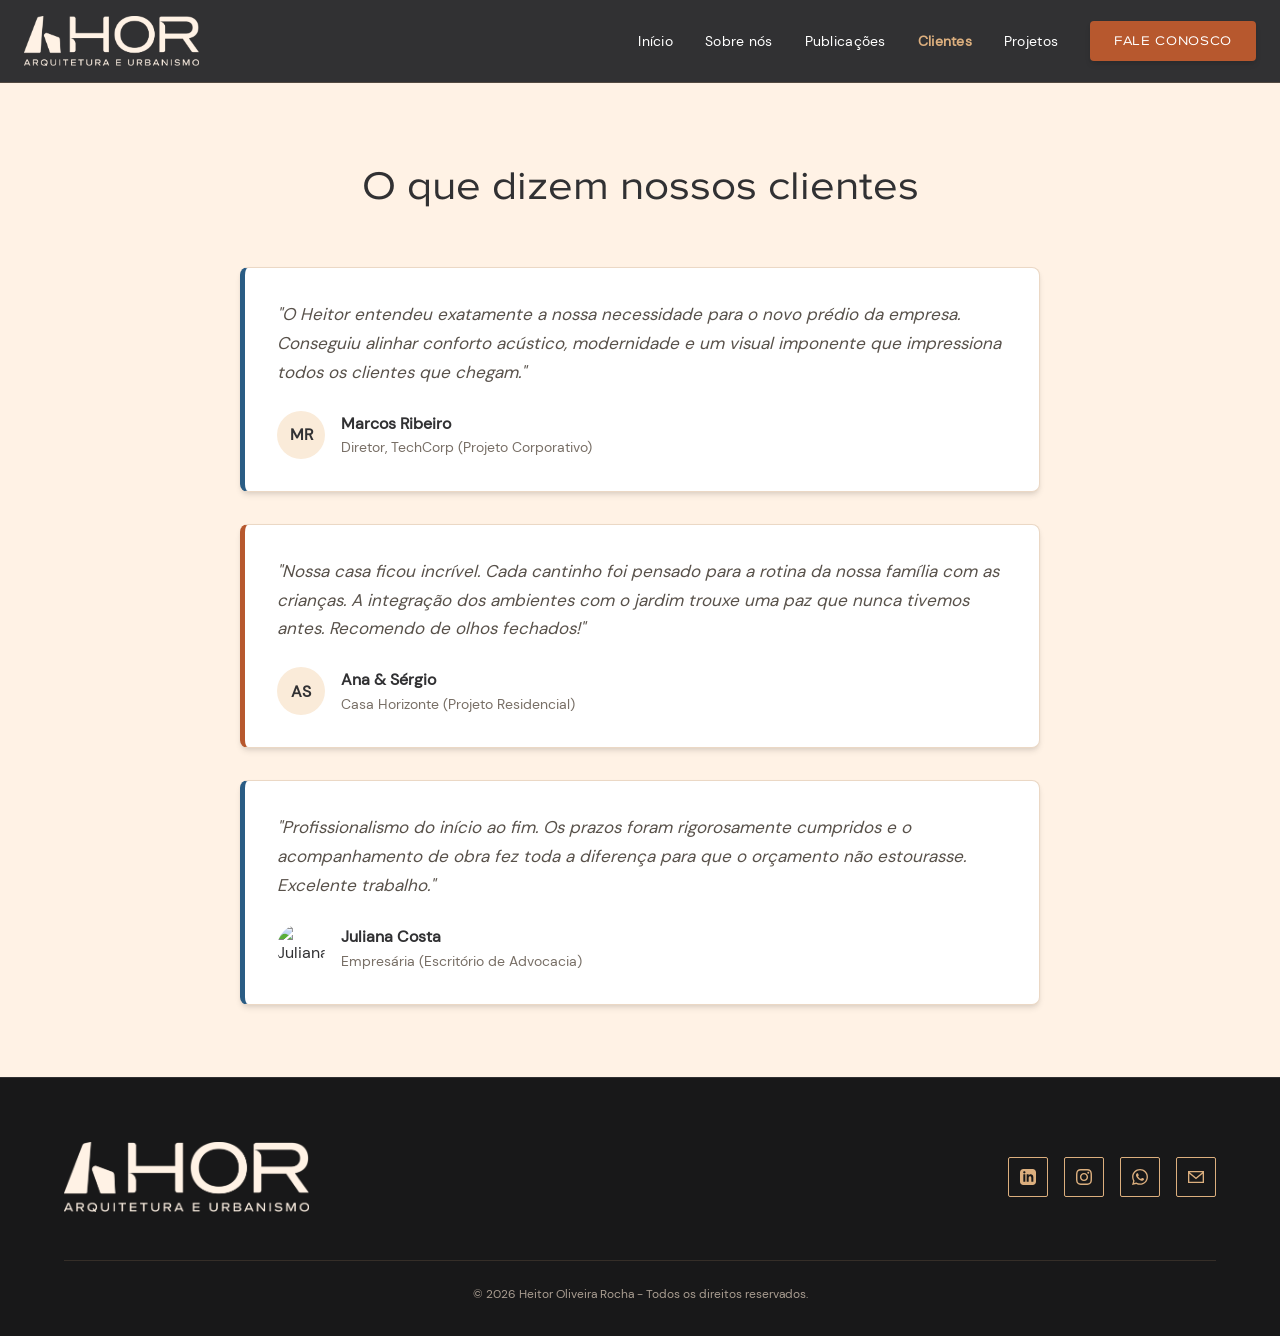
==== clientes.html @ 631aae71 "Add files via upload" ====
<!doctype html>
<html lang="pt-BR">
  <head>
    <meta charset="UTF-8" />
    <meta name="viewport" content="width=device-width, initial-scale=1.0" />
    <title>Clientes - Heitor Rocha Arquitetura</title>
    <link rel="stylesheet" href="style.css" />
    <link
      href="https://fonts.googleapis.com/css2?family=Inter:wght@300;400;500;600&family=Playfair+Display:ital,wght@0,400;0,600;0,700;1,400&display=swap"
      rel="stylesheet"
    />
  </head>
  <body class="bg-light">
    <header class="site-header">
      <div class="site-header-container">
        <a href="index.html" class="site-logo">
          <span class="site-logo-text"
            ><img src="./heitor/Logotipos/Creme - Logo 4.png" alt=""
          /></span>
        </a>
        <nav class="main-nav">
          <a href="index.html" class="nav-link">Início</a>
          <a href="sobre.html" class="nav-link">Sobre nós</a>
          <a href="publicacoes.html" class="nav-link">Publicações</a>
          <a href="clientes.html" class="nav-link active">Clientes</a>
          <a href="projetos.html" class="nav-link">Projetos</a>
          <a href="fale-conosco.html" class="nav-btn">Fale Conosco</a>
        </nav>

        <button
          id="mobile-menu-btn"
          class="mobile-menu-btn"
          aria-label="Abrir menu"
        >
          <svg fill="none" stroke="currentColor" viewBox="0 0 24 24">
            <path
              stroke-linecap="round"
              stroke-linejoin="round"
              stroke-width="2"
              d="M4 6h16M4 12h16M4 18h16"
            ></path>
          </svg>
        </button>
      </div>

      <div id="mobile-menu" class="mobile-menu">
        <div class="mobile-menu-links">
          <a href="index.html" class="mobile-link">Início</a>
          <a href="sobre.html" class="mobile-link">Sobre nós</a>
          <a href="publicacoes.html" class="mobile-link">Publicações</a>
          <a href="clientes.html" class="mobile-link active">Clientes</a>
          <a href="projetos.html" class="mobile-link">Projetos</a>
          <a href="fale-conosco.html" class="mobile-link mobile-link-btn"
            >Fale Conosco</a
          >
        </div>
      </div>
    </header>

    <main class="site-main">
      <section class="page-section">
        <div class="container">
          <h1 class="page-title-center">O que dizem nossos clientes</h1>

          <div class="testimonials-list">
            <div class="testimonial-card border-blue">
              <p class="testimonial-text">
                "O Heitor entendeu exatamente a nossa necessidade para o novo
                prédio da empresa. Conseguiu alinhar conforto acústico,
                modernidade e um visual imponente que impressiona todos os
                clientes que chegam."
              </p>
              <div class="testimonial-author-row">
                <div class="author-avatar-initials">MR</div>
                <div>
                  <p class="author-name">Marcos Ribeiro</p>
                  <p class="author-project">
                    Diretor, TechCorp (Projeto Corporativo)
                  </p>
                </div>
              </div>
            </div>

            <div class="testimonial-card border-accent">
              <p class="testimonial-text">
                "Nossa casa ficou incrível. Cada cantinho foi pensado para a
                rotina da nossa família com as crianças. A integração dos
                ambientes com o jardim trouxe uma paz que nunca tivemos antes.
                Recomendo de olhos fechados!"
              </p>
              <div class="testimonial-author-row">
                <div class="author-avatar-initials">AS</div>
                <div>
                  <p class="author-name">Ana & Sérgio</p>
                  <p class="author-project">
                    Casa Horizonte (Projeto Residencial)
                  </p>
                </div>
              </div>
            </div>

            <div class="testimonial-card border-blue">
              <p class="testimonial-text">
                "Profissionalismo do início ao fim. Os prazos foram
                rigorosamente cumpridos e o acompanhamento de obra fez toda a
                diferença para que o orçamento não estourasse. Excelente
                trabalho."
              </p>
              <div class="testimonial-author-row">
                <img
                  src="https://images.unsplash.com/photo-1573496359142-b8d87734a5a2?ixlib=rb-4.0.3&auto=format&fit=crop&w=200&q=80"
                  alt="Juliana Costa"
                  class="author-avatar-photo"
                />
                <div>
                  <p class="author-name">Juliana Costa</p>
                  <p class="author-project">
                    Empresária (Escritório de Advocacia)
                  </p>
                </div>
              </div>
            </div>
          </div>
        </div>
      </section>
    </main>

    <footer class="site-footer">
      <div class="footer-container">
        <div class="footer-row">
          <div class="footer-brand">
            <img src="./heitor/Logotipos/Creme - Logo 4.png" alt="" />
          </div>

          <div class="footer-social-list">
            <a href="#" aria-label="LinkedIn" class="social-link">
              <svg viewBox="0 0 24 24">
                <path
                  d="M19 0h-14c-2.761 0-5 2.239-5 5v14c0 2.761 2.239 5 5 5h14c2.762 0 5-2.239 5-5v-14c0-2.761-2.238-5-5-5zm-11 19h-3v-11h3v11zm-1.5-12.268c-.966 0-1.75-.79-1.75-1.764s.784-1.764 1.75-1.764 1.75.79 1.75 1.764-.783 1.764-1.75 1.764zm13.5 12.268h-3v-5.604c0-3.368-4-3.113-4 0v5.604h-3v-11h3v1.765c1.396-2.586 7-2.777 7 2.476v6.759z"
                />
              </svg>
            </a>
            <a href="#" aria-label="Instagram" class="social-link">
              <svg viewBox="0 0 24 24">
                <path
                  d="M12 2.163c3.204 0 3.584.012 4.85.07 3.252.148 4.771 1.691 4.919 4.919.058 1.265.069 1.645.069 4.849 0 3.205-.012 3.584-.069 4.849-.149 3.225-1.664 4.771-4.919 4.919-1.266.058-1.644.07-4.85.07-3.204 0-3.584-.012-4.849-.07-3.26-.149-4.771-1.699-4.919-4.92-.058-1.265-.07-1.644-.07-4.849 0-3.204.013-3.583.07-4.849.149-3.227 1.664-4.771 4.919-4.919 1.266-.057 1.645-.069 4.849-.069zm0-2.163c-3.259 0-3.667.014-4.947.072-4.358.2-6.78 2.618-6.98 6.98-.059 1.281-.073 1.689-.073 4.948 0 3.259.014 3.668.072 4.948.2 4.358 2.618 6.78 6.98 6.98 1.281.058 1.689.072 4.948.072 3.259 0 3.668-.014 4.948-.072 4.354-.2 6.782-2.618 6.979-6.98.059-1.28.073-1.689.073-4.948 0-3.259-.014-3.667-.072-4.947-.196-4.354-2.617-6.78-6.979-6.98-1.281-.059-1.69-.073-4.949-.073zm0 5.838c-3.403 0-6.162 2.759-6.162 6.162s2.759 6.163 6.162 6.163 6.162-2.759 6.162-6.163c0-3.403-2.759-6.162-6.162-6.162zm0 10.162c-2.209 0-4-1.79-4-4 0-2.209 1.791-4 4-4s4 1.791 4 4c0 2.21-1.791 4-4 4zm6.406-11.845c-.796 0-1.441.645-1.441 1.44s.645 1.44 1.441 1.44c.795 0 1.439-.645 1.439-1.44s-.644-1.44-1.439-1.44z"
                />
              </svg>
            </a>
            <a href="#" aria-label="WhatsApp" class="social-link">
              <svg viewBox="0 0 24 24">
                <path
                  d="M.057 24l1.687-6.163c-1.041-1.804-1.588-3.849-1.587-5.946.003-6.556 5.338-11.891 11.893-11.891 3.181.001 6.167 1.24 8.413 3.488 2.245 2.248 3.481 5.236 3.48 8.414-.003 6.557-5.338 11.892-11.893 11.892-1.99-.001-3.951-.5-5.688-1.448l-6.305 1.654zm6.597-3.807c1.676.995 3.276 1.591 5.392 1.592 5.448 0 9.886-4.434 9.889-9.885.002-5.462-4.415-9.89-9.881-9.892-5.452 0-9.887 4.434-9.889 9.884-.001 2.225.651 3.891 1.746 5.634l-.999 3.648 3.742-.981zm11.387-5.464c-.074-.124-.272-.198-.57-.347-.297-.149-1.758-.868-2.031-.967-.272-.099-.47-.149-.669.149-.198.297-.768.967-.941 1.165-.173.198-.347.223-.644.074-.297-.149-1.255-.462-2.39-1.475-.88-.788-1.48-1.761-1.653-2.059-.173-.297-.018-.458.13-.606.134-.133.297-.347.446-.521.151-.172.2-.296.3-.495.099-.198.05-.372-.025-.521-.075-.148-.669-1.611-.916-2.206-.242-.579-.487-.501-.669-.51l-.57-.01c-.198 0-.52.074-.792.372s-1.04 1.016-1.04 2.479 1.065 2.876 1.213 3.074c.149.198 2.095 3.2 5.076 4.487.709.306 1.263.489 1.694.626.712.226 1.36.194 1.872.118.571-.085 1.758-.719 2.006-1.413.248-.695.248-1.29.173-1.414z"
                />
              </svg>
            </a>
            <a href="#" aria-label="Email" class="social-link">
              <svg viewBox="0 0 24 24">
                <path
                  d="M0 3v18h24v-18h-24zm21.518 2l-9.518 7.713-9.518-7.713h19.036zm-19.518 14v-11.817l10 8.104 10-8.104v11.817h-20z"
                />
              </svg>
            </a>
          </div>
        </div>

        <div class="footer-copyright">
          © 2026 Heitor Oliveira Rocha - Todos os direitos reservados.
        </div>
      </div>
    </footer>

    <script src="script.js"></script>
  </body>
</html>
---- style.css ----
@font-face {
  font-family: "Proxima Nova Wide";
  src: url("./Fontes/Wide/Proxima\ Nova\ Wide\ Regular.otf") format("opentype");
  font-weight: 700;
  font-style: normal;
}

@font-face {
  font-family: "DM Sans";
  src: url("./Fontes/DMSans/DMSans-Regular.ttf") format("truetype");
  font-weight: 400;
  font-style: normal;
}

:root {
  --color-olive: #83844f;
  --color-olive-dark: #565734;
  --color-olive-deep: #363821;

  --color-terracotta: #b7582e;
  --color-terracotta-dark: #803d1e;
  --color-terracotta-deep: #4c2210;

  --color-petroleum: #2a5c84;
  --color-petroleum-dark: #1b3d58;
  --color-petroleum-deep: #102434;

  --color-sand: #dcaf7e;
  --color-sand-dark: #8f6e4d;
  --color-sand-light: #faebd9;

  --color-cream: #fff2e5;
  --color-cream-border: #ebd8c5;

  --color-charcoal: #313133;
  --color-charcoal-dark: #181819;
  --color-charcoal-light: #444447;

  --color-brand-accent: var(--color-terracotta);
  --color-brand-accent-hover: var(--color-terracotta-dark);
  --color-brand-secondary: var(--color-olive);
  --color-brand-secondary-hover: var(--color-olive-dark);

  --color-copper: var(--color-sand);
  --color-black: var(--color-charcoal);
  --color-white: #ffffff;

  --color-gray-50: var(--color-cream);
  --color-gray-100: #f6ece1;
  --color-gray-200: #e9decf;
  --color-gray-300: #d8cbbe;
  --color-gray-400: #a99d91;
  --color-gray-500: #786f66;
  --color-gray-600: #58514a;
  --color-gray-700: #423d38;
  --color-gray-800: #2b2825;
  --color-gray-900: var(--color-charcoal);

  --font-heading-btn: "Proxima Nova Wide";
  --font-base: "DM Sans";

  --shadow-sm: 0 1px 2px 0 rgba(0, 0, 0, 0.05);
  --shadow-md:
    0 4px 6px -1px rgba(0, 0, 0, 0.1), 0 2px 4px -1px rgba(0, 0, 0, 0.06);
  --shadow-lg:
    0 10px 15px -3px rgba(0, 0, 0, 0.1), 0 4px 6px -2px rgba(0, 0, 0, 0.05);
  --shadow-xl:
    0 20px 25px -5px rgba(0, 0, 0, 0.1), 0 10px 10px -5px rgba(0, 0, 0, 0.04);
  --shadow-2xl: 0 25px 50px -12px rgba(0, 0, 0, 0.25);

  --radius-sm: 2px;
  --radius-md: 4px;
  --radius-lg: 8px;
  --radius-full: 9999px;
}

*,
*::before,
*::after {
  box-sizing: border-box;
  margin: 0;
  padding: 0;
}

html {
  scroll-behavior: smooth;
}

body {
  font-family: var(--font-base);
  background-color: var(--color-cream);
  color: var(--color-gray-900);
  line-height: 1.6;
  -webkit-font-smoothing: antialiased;
  min-height: 100vh;
  display: flex;
  flex-direction: column;
}

body.bg-light {
  background-color: var(--color-gray-50);
}

img {
  max-width: 100%;
  height: auto;
  display: block;
}

a {
  text-decoration: none;
  color: inherit;
}

button {
  font-family: var(--font-heading-btn);
  cursor: pointer;
  border: none;
  background: none;
}

h1,
.hero-title,
.vision-title,
.featured-projects-heading,
.owner-badge-title,
.page-hero-title,
.article-title,
.contact-card-title,
.page-title-center {
  font-family: var(--font-heading-btn);
}

.nav-btn,
.hero-cta-btn,
.btn-black,
.cta-outline-btn,
.form-submit-btn,
.btn-whatsapp {
  font-family: var(--font-heading-btn);
}

.site-main {
  flex-grow: 1;
}

.site-main.centered-layout {
  display: flex;
  align-items: center;
}

.container {
  width: 100%;
  max-width: 1200px;
  margin-left: auto;
  margin-right: auto;
  padding-left: 1.5rem;
  padding-right: 1.5rem;
}

.container-narrow {
  width: 100%;
  max-width: 850px;
  margin-left: auto;
  margin-right: auto;
  padding-left: 1.5rem;
  padding-right: 1.5rem;
}

.container-form {
  width: 100%;
  max-width: 720px;
  margin-left: auto;
  margin-right: auto;
  padding-left: 1.5rem;
  padding-right: 1.5rem;
}

.site-header {
  background-color: var(--color-black);
  color: var(--color-white);
  position: sticky;
  top: 0;
  z-index: 50;
  border-bottom: 1px solid rgba(220, 175, 126, 0.2);
}

.site-header-container {
  width: 100%;
  max-width: 1750px;
  margin: 0 auto;
  padding: 1rem 1.5rem;
  display: flex;
  justify-content: space-between;
  align-items: center;
}

.site-logo {
  display: flex;
  align-items: center;
  text-decoration: none;
}

.site-logo-text img {
  letter-spacing: 0.15em;
  height: 50px;
}

.main-nav {
  display: flex;
  align-items: center;
  gap: 2rem;
  font-size: 0.875rem;
  font-weight: 500;
}

.nav-link {
  color: var(--color-white);
  transition: color 0.2s ease;
  text-decoration: none;
  letter-spacing: 0.02em;
}

.nav-link:hover {
  color: var(--color-sand);
}

.nav-link.active {
  color: var(--color-sand);
  font-weight: 600;
}

.nav-btn {
  background-color: var(--color-brand-accent);
  color: var(--color-white);
  padding: 0.6rem 1.5rem;
  border-radius: var(--radius-md);
  font-weight: 700;
  text-transform: uppercase;
  letter-spacing: 0.05em;
  font-size: 0.8125rem;
  transition:
    background-color 0.2s ease,
    box-shadow 0.2s ease,
    transform 0.2s ease;
  box-shadow: var(--shadow-md);
  text-decoration: none;
  display: inline-block;
}

.nav-btn:hover {
  background-color: var(--color-brand-accent-hover);
  transform: translateY(-1px);
}

.nav-btn.current-page {
  pointer-events: none;
  opacity: 0.85;
}

.mobile-menu-btn {
  display: none;
  color: var(--color-white);
  background: transparent;
  padding: 0.5rem;
  border: none;
  cursor: pointer;
}

.mobile-menu-btn svg {
  width: 1.5rem;
  height: 1.5rem;
  stroke: var(--color-white);
}

.mobile-menu {
  display: none;
  background-color: var(--color-charcoal-dark);
  padding: 0 1.5rem 1.25rem 1.5rem;
  border-top: 1px solid rgba(220, 175, 126, 0.2);
}

.mobile-menu.active {
  display: block;
}

.mobile-menu-links {
  display: flex;
  flex-direction: column;
  gap: 0.25rem;
  margin-top: 0.5rem;
}

.mobile-link {
  display: block;
  padding: 0.75rem 0;
  color: var(--color-white);
  border-bottom: 1px solid rgba(255, 255, 255, 0.08);
  text-decoration: none;
  font-size: 0.9375rem;
  transition: color 0.2s ease;
}

.mobile-link:hover,
.mobile-link.active {
  color: var(--color-sand);
}

.mobile-link.mobile-link-btn {
  color: var(--color-sand);
  font-weight: 700;
  border-bottom: none;
  padding-top: 1rem;
}

@media (max-width: 768px) {
  .main-nav {
    display: none;
  }
  .mobile-menu-btn {
    display: block;
  }
}

@media (min-width: 769px) {
  .main-nav {
    display: flex !important;
  }
  .mobile-menu-btn {
    display: none !important;
  }
  .mobile-menu {
    display: none !important;
  }
}

.site-footer {
  background-color: var(--color-charcoal-dark);
  color: var(--color-white);
  padding-top: 4rem;
  padding-bottom: 2rem;
  border-top: 1px solid var(--color-charcoal);
  margin-top: auto;
}

.footer-container {
  width: 100%;
  max-width: 1200px;
  margin: 0 auto;
  padding: 0 1.5rem;
}

.footer-row {
  display: flex;
  flex-direction: column;
  justify-content: space-between;
  align-items: center;
  gap: 2rem;
  margin-bottom: 3rem;
}

.footer-brand {
  display: flex;
  flex-direction: column;
  align-items: center;
}
.footer-brand img {
  height: 70px;
}

.footer-brand-logo {
  font-family: var(--font-heading-btn);
  font-size: 1.875rem;
  font-weight: 700;
  letter-spacing: 0.15em;
  line-height: 1;
  margin-bottom: 0.25rem;
}

.footer-brand-subtitle {
  font-size: 0.65rem;
  text-transform: uppercase;
  letter-spacing: 0.15em;
  color: var(--color-sand);
}

.footer-address {
  text-align: center;
  font-size: 0.875rem;
  color: var(--color-gray-400);
  font-weight: 300;
}

.footer-social-list {
  display: flex;
  gap: 1rem;
}

.social-link {
  width: 2.5rem;
  height: 2.5rem;
  display: flex;
  align-items: center;
  justify-content: center;
  border: 1px solid var(--color-sand);
  color: var(--color-sand);
  border-radius: var(--radius-sm);
  transition: all 0.2s ease;
  text-decoration: none;
}

.social-link svg {
  width: 1rem;
  height: 1rem;
  fill: currentColor;
}

.social-link:hover {
  background-color: var(--color-terracotta);
  border-color: var(--color-terracotta);
  color: var(--color-white);
}

.footer-copyright {
  text-align: center;
  font-size: 0.75rem;
  color: var(--color-gray-400);
  font-weight: 300;
  border-top: 1px solid rgba(220, 175, 126, 0.15);
  padding-top: 1.5rem;
}

@media (min-width: 768px) {
  .footer-row {
    flex-direction: row;
  }
  .footer-brand {
    align-items: flex-start;
  }
}

.hero-section {
  position: relative;
  height: 100vh;
  min-height: 520px;
  display: flex;
  align-items: center;
  justify-content: center;
  overflow: hidden;
  background-color: var(--color-black);
}

.hero-slide {
  filter: blur(1.5px);
  position: absolute;
  inset: 0;
  width: 100%;
  height: 100%;
  object-fit: cover;
  opacity: 0;
  transition: opacity 1s ease-in-out;
  pointer-events: none;
}

.hero-slide.active {
  opacity: 0.6;
}

.hero-content {
  position: relative;
  z-index: 10;
  text-align: center;
  padding: 1rem;
  max-width: 900px;
}

.hero-title {
  font-size: 2.5rem;
  font-weight: 700;
  color: var(--color-white);
  margin-bottom: 1.5rem;
  text-shadow: 0 4px 8px rgba(0, 0, 0, 0.5);
  line-height: 1.2;
}

.hero-subtitle {
  font-size: 1.125rem;
  color: var(--color-gray-200);
  margin-bottom: 2rem;
  text-shadow: 0 2px 4px rgba(0, 0, 0, 0.4);
}

.hero-cta-btn {
  display: inline-block;
  background-color: var(--color-brand-accent);
  color: var(--color-white);
  padding: 0.85rem 2.25rem;
  border-radius: var(--radius-md);
  font-size: 1.125rem;
  font-weight: 500;
  transition:
    background-color 0.2s ease,
    transform 0.2s ease;
  box-shadow: var(--shadow-lg);
  text-decoration: none;
}

.hero-cta-btn:hover {
  background-color: var(--color-brand-accent-hover);
  transform: translateY(-2px);
}

@media (min-width: 768px) {
  .hero-title {
    font-size: 3.75rem;
  }
  .hero-subtitle {
    font-size: 1.25rem;
  }
}

.vision-section {
  padding: 4.5rem 1.5rem;
  text-align: center;
  max-width: 800px;
  margin: 0 auto;
}

.vision-title {
  font-size: 2rem;
  color: var(--color-black);
  margin-bottom: 1.5rem;
}

.vision-text {
  color: var(--color-gray-600);
  font-size: 1.125rem;
  line-height: 1.8;
}

.featured-projects-section {
  padding: 4.5rem 0;
  background-color: var(--color-black);
  background-image: url(./heitor/Patterns/Prancheta\ 4.png);
  backdrop-filter: blur(8px);
  background-size: 90%;
  background-position: center;
}

.featured-projects-heading {
  font-size: 3rem;
  color: var(--color-black);
  text-align: center;
  margin-bottom: 3rem;
}

.featured-projects-grid {
  display: grid;
  grid-template-columns: 1fr;
  gap: 2rem;
}

@media (min-width: 768px) {
  .featured-projects-grid {
    grid-template-columns: repeat(2, 1fr);
  }
}

@media (min-width: 1024px) {
  .featured-projects-grid {
    grid-template-columns: repeat(3, 1fr);
  }
}

.project-card {
  position: relative;
  height: 420px;
  overflow: hidden;
  border-radius: var(--radius-lg);
  background-color: var(--color-black);
  box-shadow: var(--shadow-md);
  border: 1px solid var(--color-cream-border);
  transition:
    transform 0.3s ease,
    box-shadow 0.3s ease;
}

.project-card:hover {
  transform: translateY(-4px);
  box-shadow: var(--shadow-xl);
}

.project-card-thumb {
  position: absolute;
  inset: 0;
  width: 100%;
  height: 100%;
  overflow: hidden;
}

.project-card-img {
  width: 100%;
  height: 100%;
  object-fit: cover;
  position: absolute;
  inset: 0;
  filter: grayscale(100%);
  transition:
    filter 0.4s ease-in-out,
    transform 0.6s ease-in-out;
}

.project-card::after {
  content: "";
  position: absolute;
  inset: 0;
  z-index: 1;
  pointer-events: none;
  background: linear-gradient(
    to top,
    rgba(0, 0, 0, 0.7) 0%,
    rgba(0, 0, 0, 0.25) 45%,
    rgba(0, 0, 0, 0) 75%
  );
}

.project-card:hover .project-card-img {
  filter: grayscale(0%);
  transform: scale(1.05);
}

.project-card-info {
  position: absolute;
  z-index: 2;
  left: 0;
  right: 0;
  bottom: 0;
  padding: 1.4rem 1.5rem;

  background: rgba(25, 25, 25, 0.42);
  backdrop-filter: blur(12px);
  -webkit-backdrop-filter: blur(12px);

  border-top: 1px solid rgba(255, 255, 255, 0.2);
  text-align: center;
  color: var(--color-white);
}

.project-card-name {
  font-size: 1.35rem;
  font-weight: 700;
  margin-bottom: 0.4rem;
  color: var(--color-white);
}

.project-card-type {
  color: rgba(255, 255, 255, 0.78);
  margin-bottom: 0.9rem;
  font-size: 0.8rem;
  text-transform: uppercase;
  letter-spacing: 0.08em;
}

.project-card-btn {
  color: var(--color-white);
  font-weight: 600;
  text-decoration: none;
  font-size: 0.9375rem;
  border-bottom: 1px solid rgba(255, 255, 255, 0.7);
  padding-bottom: 3px;
  transition:
    color 0.2s ease,
    border-color 0.2s ease;
}

.project-card-btn:hover {
  color: var(--color-brand-accent);
  border-color: var(--color-brand-accent);
}

.featured-projects-action {
  text-align: center;
  margin-top: 3rem;
}

.btn-black {
  display: inline-block;
  background-color: var(--color-black);
  color: var(--color-white);
  font-weight: 700;
  padding: 1rem 2.5rem;
  border-radius: var(--radius-md);
  font-size: 1.125rem;
  transition:
    background-color 0.2s ease,
    transform 0.2s ease,
    border-color 0.2s ease;
  text-decoration: none;
  border: 1px solid var(--color-black);
}

.btn-black:hover {
  background-color: var(--color-brand-accent);
  border-color: var(--color-brand-accent);
  transform: translateY(-2px);
}

.owner-section {
  position: relative;
  background-color: var(--color-white);
  padding: 5rem 0;
  background-color: var(--color-cream);
}

.owner-bg-stripe {
  position: absolute;
  inset: 0;
  top: 15%;
  bottom: 15%;
  background-color: var(--color-black);
  background-image: url(./heitor/Patterns/Prancheta\ 4.png);
  background-size: 80%;
  z-index: 0;
}

@media (min-width: 768px) {
  .owner-bg-stripe {
    top: 25%;
    bottom: 20%;
  }
}

.owner-wrapper {
  position: relative;
  z-index: 10;
  max-width: 1150px;
  margin: 0 auto;
  padding: 0 1.5rem;
}

.owner-badge {
  margin-bottom: 2.5rem;
  text-align: center;
  background-color: var(--color-white);
  display: inline-block;
  padding: 1rem 2rem;
  box-shadow: var(--shadow-sm);
  border: 1px solid var(--color-cream-border);
  border-left: 5px solid var(--color-brand-accent);
  border-radius: var(--radius-sm);
}

@media (min-width: 768px) {
  .owner-badge {
    text-align: left;
    margin-bottom: 3rem;
  }
}

.owner-badge-lead {
  font-family: var(--font-heading-btn);
  font-size: 1.75rem;
  color: var(--color-black);
  line-height: 1.2;
}

.owner-badge-title {
  font-size: 2.25rem;
  font-weight: 700;
  color: var(--color-black);
  line-height: 1.2;
}

@media (min-width: 768px) {
  .owner-badge-lead {
    font-size: 2.25rem;
  }
  .owner-badge-title {
    font-size: 3rem;
  }
}

.owner-columns {
  display: flex;
  flex-direction: column;
  align-items: center;
  justify-content: center;
  gap: 2rem;
}

@media (min-width: 768px) {
  .owner-columns {
    flex-direction: row;
    gap: 3rem;
  }
}

.owner-media-col {
  width: 100%;
  display: flex;
  justify-content: center;
}

@media (min-width: 768px) {
  .owner-media-col {
    width: 50%;
    justify-content: flex-end;
  }
}

.owner-portrait {
  width: 85%;
  max-width: 380px;
  aspect-ratio: 3 / 4;
  object-fit: cover;
  box-shadow: var(--shadow-2xl);
}

@media (min-width: 768px) {
  .owner-portrait {
    width: 90%;
    max-width: 440px;
  }
}

.owner-text-col {
  width: 100%;
  display: flex;
  justify-content: center;
}

@media (min-width: 768px) {
  .owner-text-col {
    width: 50%;
    justify-content: flex-start;
  }
}

.owner-card {
  background-color: var(--color-white);
  padding: 2rem;
  box-shadow: var(--shadow-xl);
  border: 1px solid var(--color-cream-border);
  width: 90%;
  max-width: 480px;
}

@media (min-width: 1024px) {
  .owner-card {
    padding: 3rem;
  }
}

.owner-bio-paragraph {
  margin-bottom: 1.5rem;
  color: var(--color-gray-700);
  font-size: 1rem;
  line-height: 1.7;
}

@media (min-width: 1024px) {
  .owner-bio-paragraph {
    font-size: 1.125rem;
  }
}

.owner-bio-callout {
  font-weight: 700;
  color: var(--color-brand-accent);
  font-style: italic;
  font-size: 1.25rem;
  padding-top: 0.5rem;
}

.cta-minimal-section {
  padding: 6rem 1.5rem;
  background-color: var(--color-black);
  background-image: url(./heitor/Patterns/Prancheta\ 4.png);
  backdrop-filter: blur(8px);
  background-size: 90%;
  background-position: center;
  text-align: center;
}

.cta-minimal-box {
  max-width: 600px;
  margin: 0 auto;
}

.cta-minimal-title {
  font-family: var(--font-heading-btn);
  font-size: 2rem;
  color: var(--color-black);
  margin-bottom: 1rem;
}

@media (min-width: 768px) {
  .cta-minimal-title {
    font-size: 2.5rem;
  }
}

.cta-minimal-text {
  color: var(--color-gray-600);
  font-size: 1.125rem;
  margin-bottom: 2rem;
}

.cta-outline-btn {
  display: inline-block;
  border: 2px solid var(--color-black);
  color: var(--color-black);
  padding: 0.85rem 2.5rem;
  font-weight: 600;
  text-transform: uppercase;
  letter-spacing: 0.1em;
  font-size: 0.875rem;
  transition: all 0.2s ease;
  border-radius: var(--radius-sm);
  text-decoration: none;
}

.cta-outline-btn:hover {
  background-color: var(--color-brand-accent);
  border-color: var(--color-brand-accent);
  color: var(--color-white);
}

.page-hero {
  position: relative;
  height: 50vh;
  min-height: 380px;
}

.page-hero-img {
  width: 100%;
  height: 100%;
  object-fit: cover;
}

.page-hero-overlay {
  position: absolute;
  inset: 0;
  background-color: rgba(0, 0, 0, 0.4);
}

.page-hero-title-wrap {
  position: absolute;
  bottom: 3rem;
  left: 2rem;
}

@media (min-width: 768px) {
  .page-hero-title-wrap {
    left: 6rem;
  }
}

.page-hero-title {
  font-size: 2.5rem;
  color: var(--color-white);
  font-weight: 700;
  text-shadow: 0 2px 4px rgba(0, 0, 0, 0.5);
}

@media (min-width: 768px) {
  .page-hero-title {
    font-size: 3.5rem;
  }
}

.about-content-section {
  padding: 5rem 0;
  overflow: hidden;
}

.about-heading {
  font-size: 2rem;
  font-weight: 700;
  margin-bottom: 4rem;
  color: var(--color-black);
}

.about-row {
  display: flex;
  flex-direction: column;
  align-items: center;
  gap: 3rem;
  margin-bottom: 6rem;
}

@media (min-width: 768px) {
  .about-row {
    flex-direction: row;
    gap: 4rem;
  }
  .about-row.reverse-row {
    flex-direction: row-reverse;
  }
}

.about-media-col {
  width: 100%;
  position: relative;
}

@media (min-width: 768px) {
  .about-media-col {
    width: 50%;
  }
}

.about-photo {
  position: relative;
  z-index: 20;
  width: 100%;
  object-fit: cover;
  aspect-ratio: 4 / 3;
  border-radius: var(--radius-md);
  box-shadow: var(--shadow-lg);
}

.about-pattern-bg {
  position: absolute;
  inset: 0;
  margin: -2rem;
  background-image: radial-gradient(var(--color-sand) 1.5px, transparent 1.5px);
  background-size: 16px 16px;
  z-index: 0;
}

.shape-accent-blue {
  position: absolute;
  inset: -1rem;
  z-index: 10;
  opacity: 0.85;
  background-color: var(--color-petroleum);
  border-radius: 68% 32% 51% 49% / 46% 61% 39% 54%;
  filter: blur(20px);
}

.shape-accent-orange {
  position: absolute;
  inset: -1.5rem;
  z-index: 10;
  opacity: 0.85;
  background-color: var(--color-terracotta);
  border-radius: 38% 62% 63% 37% / 41% 44% 56% 59%;
  filter: blur(20px);
}

.about-text-col {
  width: 100%;
  position: relative;
  z-index: 20;
}

@media (min-width: 768px) {
  .about-text-col {
    width: 50%;
  }
}

.about-block-title {
  font-size: 1.5rem;
  font-weight: 700;
  margin-bottom: 1rem;
  color: var(--color-black);
}

.about-block-desc {
  color: var(--color-gray-600);
  margin-bottom: 1rem;
  line-height: 1.7;
}

.about-biography-block {
  position: relative;
  margin-top: 6rem;
  padding: 4.5rem 0;
  background-color: var(--color-black);
  background-image: url(./heitor/Patterns/Prancheta\ 3.png);
  backdrop-filter: blur(8px);
  background-size: 90%;
  background-position: center;
}

.about-biography-bg {
  position: absolute;
  inset: 0;
  background-image: radial-gradient(var(--color-sand) 1.5px, transparent 1.5px);
  background-size: 16px 16px;
  z-index: 0;
  height: 100%;
  width: 100%;
}

.about-biography-content {
  position: relative;
  z-index: 10;
  max-width: 850px;
  margin: 0 auto;
  padding: 3rem 1.5rem;
}

.about-biography-img {
  width: 100%;
  height: 320px;
  object-fit: cover;
  border-radius: var(--radius-md);
  box-shadow: var(--shadow-2xl);
  margin-bottom: 2rem;
  border: 1px solid var(--color-cream-border);
}

@media (min-width: 768px) {
  .about-biography-img {
    height: 400px;
  }
}

.about-biography-card {
  background-color: var(--color-white);
  padding: 2rem;
  border-radius: var(--radius-md);
  box-shadow: var(--shadow-md);
  color: var(--color-gray-700);
  line-height: 1.8;
  font-size: 1rem;
  border: 1px solid var(--color-cream-border);
  border-left: 5px solid var(--color-olive);
}

.page-section {
  padding: 4.5rem 0;
}

.page-title-center {
  font-size: 2.5rem;
  font-weight: 700;
  color: var(--color-black);
  margin-bottom: 3rem;
  text-align: center;
}

.publications-grid {
  display: grid;
  grid-template-columns: 1fr;
  gap: 2rem;
}

@media (min-width: 768px) {
  .publications-grid {
    grid-template-columns: repeat(2, 1fr);
  }
}

@media (min-width: 1024px) {
  .publications-grid {
    grid-template-columns: repeat(3, 1fr);
  }
}

.publication-card {
  background-color: var(--color-white);
  border-radius: var(--radius-lg);
  box-shadow: var(--shadow-sm);
  border: 1px solid var(--color-cream-border);
  overflow: hidden;
  transition:
    box-shadow 0.2s ease,
    transform 0.2s ease;
  display: flex;
  flex-direction: column;
}

.publication-card:hover {
  box-shadow: var(--shadow-md);
  transform: translateY(-2px);
}

.publication-thumb {
  width: 100%;
  height: 12rem;
  object-fit: cover;
}

.publication-body {
  padding: 1.5rem;
  display: flex;
  flex-direction: column;
  flex-grow: 1;
}

.publication-meta {
  font-size: 0.75rem;
  color: var(--color-olive);
  font-weight: 700;
  margin-bottom: 0.5rem;
  text-transform: uppercase;
  letter-spacing: 0.05em;
}

.publication-title {
  font-size: 1.25rem;
  font-weight: 700;
  margin-bottom: 0.75rem;
  color: var(--color-black);
}

.publication-excerpt {
  color: var(--color-gray-600);
  font-size: 0.875rem;
  margin-bottom: 1rem;
  flex-grow: 1;
}

.publication-link {
  color: var(--color-brand-accent);
  font-weight: 600;
  font-size: 0.875rem;
  margin-top: auto;
  display: inline-flex;
  align-items: center;
  gap: 0.25rem;
  text-decoration: none;
}

.publication-link:hover {
  color: var(--color-brand-accent-hover);
  text-decoration: underline;
}

.article-container {
  padding: 4.5rem 1.5rem;
  max-width: 780px;
  margin: 0 auto;
}

.article-back-link {
  color: var(--color-brand-accent);
  font-size: 0.875rem;
  font-weight: 500;
  margin-bottom: 1.5rem;
  display: inline-flex;
  align-items: center;
  gap: 0.5rem;
  text-decoration: none;
}

.article-back-link:hover {
  text-decoration: underline;
}

.article-meta {
  font-size: 0.75rem;
  color: var(--color-olive);
  font-weight: 700;
  margin-bottom: 1rem;
  text-transform: uppercase;
  letter-spacing: 0.05em;
  margin-top: 1rem;
}

.article-title {
  font-size: 2.25rem;
  font-weight: 700;
  color: var(--color-black);
  margin-bottom: 2rem;
  line-height: 1.25;
}

@media (min-width: 768px) {
  .article-title {
    font-size: 3rem;
  }
}

.article-featured-img {
  width: 100%;
  height: auto;
  border-radius: var(--radius-lg);
  margin-bottom: 3rem;
  box-shadow: var(--shadow-sm);
  object-fit: cover;
  max-height: 500px;
}

.article-prose {
  color: var(--color-gray-700);
  font-size: 1.125rem;
  line-height: 1.8;
}

.article-prose p {
  margin-bottom: 1.5rem;
}

.article-prose h3 {
  font-family: var(--font-heading-btn);
  font-size: 1.5rem;
  font-weight: 700;
  color: var(--color-black);
  margin-top: 2.5rem;
  margin-bottom: 1rem;
}

.article-prose blockquote {
  border-left: 4px solid var(--color-brand-accent);
  padding: 1rem 0 1rem 1.5rem;
  margin: 2rem 0;
  font-style: italic;
  font-size: 1.25rem;
  color: var(--color-gray-700);
  background-color: var(--color-cream);
  border-radius: 0 var(--radius-md) var(--radius-md) 0;
}

.article-share {
  margin-top: 4rem;
  padding-top: 2rem;
  border-top: 1px solid var(--color-cream-border);
}

.article-share-title {
  font-size: 1.125rem;
  font-weight: 700;
  color: var(--color-black);
  margin-bottom: 1rem;
}

.article-share-links {
  display: flex;
  gap: 1rem;
}

.share-btn {
  color: var(--color-gray-500);
  text-decoration: none;
  font-size: 0.9375rem;
  transition: color 0.2s ease;
}

.share-btn:hover {
  color: var(--color-brand-accent);
}

.testimonials-list {
  display: flex;
  flex-direction: column;
  gap: 2rem;
  max-width: 800px;
  margin: 0 auto;
}

.testimonial-card {
  background-color: var(--color-white);
  padding: 2rem;
  border-radius: var(--radius-lg);
  box-shadow: var(--shadow-md);
  border: 1px solid var(--color-cream-border);
  border-left-style: solid;
  border-left-width: 5px;
}

.testimonial-card.border-blue {
  border-left-color: var(--color-petroleum);
}

.testimonial-card.border-accent {
  border-left-color: var(--color-brand-accent);
}

.testimonial-text {
  color: var(--color-gray-600);
  font-style: italic;
  margin-bottom: 1rem;
  font-size: 1.0625rem;
  line-height: 1.7;
}

.testimonial-author-row {
  display: flex;
  align-items: center;
  gap: 1rem;
  margin-top: 1.5rem;
}

.author-avatar-initials {
  width: 3rem;
  height: 3rem;
  background-color: var(--color-sand-light);
  border-radius: var(--radius-full);
  display: flex;
  align-items: center;
  justify-content: center;
  color: var(--color-black);
  font-weight: 700;
}

.author-avatar-photo {
  width: 3rem;
  height: 3rem;
  border-radius: var(--radius-full);
  object-fit: cover;
}

.author-name {
  font-weight: 700;
  color: var(--color-black);
}

.author-project {
  font-size: 0.875rem;
  color: var(--color-gray-500);
}

.page-subtitle-center {
  text-align: center;
  color: var(--color-gray-600);
  font-size: 1.125rem;
  margin-bottom: 3rem;
  max-width: 700px;
  margin-left: auto;
  margin-right: auto;
}

.projects-filter-bar {
  display: flex;
  flex-wrap: wrap;
  justify-content: center;
  gap: 1rem;
  margin-bottom: 4rem;
}

.filter-btn {
  padding: 0.6rem 1.5rem;
  border-radius: var(--radius-md);
  font-weight: 500;
  font-size: 0.9375rem;
  transition: all 0.2s ease;
  border: 1px solid var(--color-cream-border);
  cursor: pointer;
  background-color: var(--color-white);
  color: var(--color-black);
}

.filter-btn:hover {
  background-color: var(--color-sand-light);
  border-color: var(--color-sand);
  color: var(--color-black);
}

.filter-btn.active {
  background-color: var(--color-black);
  color: var(--color-white);
  border-color: var(--color-black);
}

.projects-gallery-grid {
  display: grid;
  grid-template-columns: 1fr;
  gap: 2rem;
}

@media (min-width: 768px) {
  .projects-gallery-grid {
    grid-template-columns: repeat(2, 1fr);
  }
}

.project-gallery-item {
  overflow: hidden;
  border-radius: var(--radius-lg);
  box-shadow: var(--shadow-md);
  transition:
    opacity 0.3s ease,
    transform 0.3s ease;
}

.project-gallery-item.is-hidden {
  display: none !important;
}

.project-gallery-media {
  position: relative;
  overflow: hidden;
  height: 20rem;
}

.project-gallery-img {
  width: 100%;
  height: 100%;
  object-fit: cover;
  filter: grayscale(100%);
  transition:
    filter 0.4s ease-in-out,
    transform 0.6s ease-in-out;
}

.project-gallery-item:hover .project-gallery-img {
  filter: grayscale(0%);
  transform: scale(1.05);
}

.project-badge {
  position: absolute;
  top: 1rem;
  left: 1rem;
  color: var(--color-white);
  font-size: 0.75rem;
  padding: 0.3rem 0.75rem;
  text-transform: uppercase;
  letter-spacing: 0.05em;
  border-radius: var(--radius-sm);
  font-weight: 600;
  z-index: 10;
}

.project-badge.badge-corp {
  background-color: rgba(42, 92, 132, 0.92);
}

.project-badge.badge-res {
  background-color: rgba(183, 88, 46, 0.92);
}

.contact-section {
  width: 100%;
  padding: 4rem 0;
}

.contact-card {
  background-color: var(--color-white);
  padding: 2rem;
  border-radius: var(--radius-lg);
  box-shadow: var(--shadow-xl);
  border: 1px solid var(--color-cream-border);
}

@media (min-width: 768px) {
  .contact-card {
    padding: 3rem;
  }
}

.contact-card-title {
  font-size: 2.25rem;
  font-weight: 700;
  text-align: center;
  margin-bottom: 1rem;
  color: var(--color-black);
}

.contact-card-desc {
  text-align: center;
  color: var(--color-gray-600);
  margin-bottom: 2.5rem;
}

.contact-form {
  display: flex;
  flex-direction: column;
  gap: 1.5rem;
}

.form-group {
  display: flex;
  flex-direction: column;
}

.form-row {
  display: grid;
  grid-template-columns: 1fr;
  gap: 1.5rem;
}

@media (min-width: 768px) {
  .form-row {
    grid-template-columns: 1fr 1fr;
  }
}

.form-label {
  display: block;
  font-size: 0.875rem;
  font-weight: 500;
  color: var(--color-gray-700);
  margin-bottom: 0.5rem;
}

.form-input,
.form-textarea {
  width: 100%;
  border: 1px solid var(--color-cream-border);
  border-radius: var(--radius-md);
  box-shadow: var(--shadow-sm);
  padding: 0.75rem;
  font-family: inherit;
  font-size: 0.9375rem;
  outline: none;
  background-color: #fffdfb;
  transition:
    border-color 0.2s ease,
    box-shadow 0.2s ease;
}

.form-input:focus,
.form-textarea:focus {
  border-color: var(--color-brand-accent);
  box-shadow: 0 0 0 3px rgba(183, 88, 46, 0.2);
}

.form-submit-btn {
  width: 100%;
  background-color: var(--color-black);
  color: var(--color-white);
  font-weight: 700;
  padding: 1rem;
  border-radius: var(--radius-md);
  font-size: 1.125rem;
  transition:
    background-color 0.2s ease,
    transform 0.2s ease;
  border: none;
  cursor: pointer;
}

.form-submit-btn:hover {
  background-color: var(--color-brand-accent);
  transform: translateY(-1px);
}

.contact-whatsapp-block {
  margin-top: 3rem;
  text-align: center;
  border-top: 1px solid var(--color-cream-border);
  padding-top: 2rem;
}

.contact-whatsapp-text {
  color: var(--color-gray-500);
  margin-bottom: 1.5rem;
  font-weight: 500;
}

.btn-whatsapp {
  display: inline-flex;
  align-items: center;
  justify-content: center;
  gap: 0.75rem;
  background-color: #25d366;
  color: var(--color-white);
  font-weight: 700;
  padding: 1rem 2rem;
  border-radius: var(--radius-full);
  transition:
    background-color 0.2s ease,
    box-shadow 0.2s ease,
    transform 0.2s ease;
  box-shadow: var(--shadow-lg);
  text-decoration: none;
  width: 100%;
}

.btn-whatsapp:hover {
  background-color: #128c7e;
  box-shadow: var(--shadow-xl);
  transform: translateY(-1px);
}

.btn-whatsapp svg {
  width: 1.5rem;
  height: 1.5rem;
  fill: currentColor;
}

@media (min-width: 768px) {
  .btn-whatsapp {
    width: auto;
  }
}
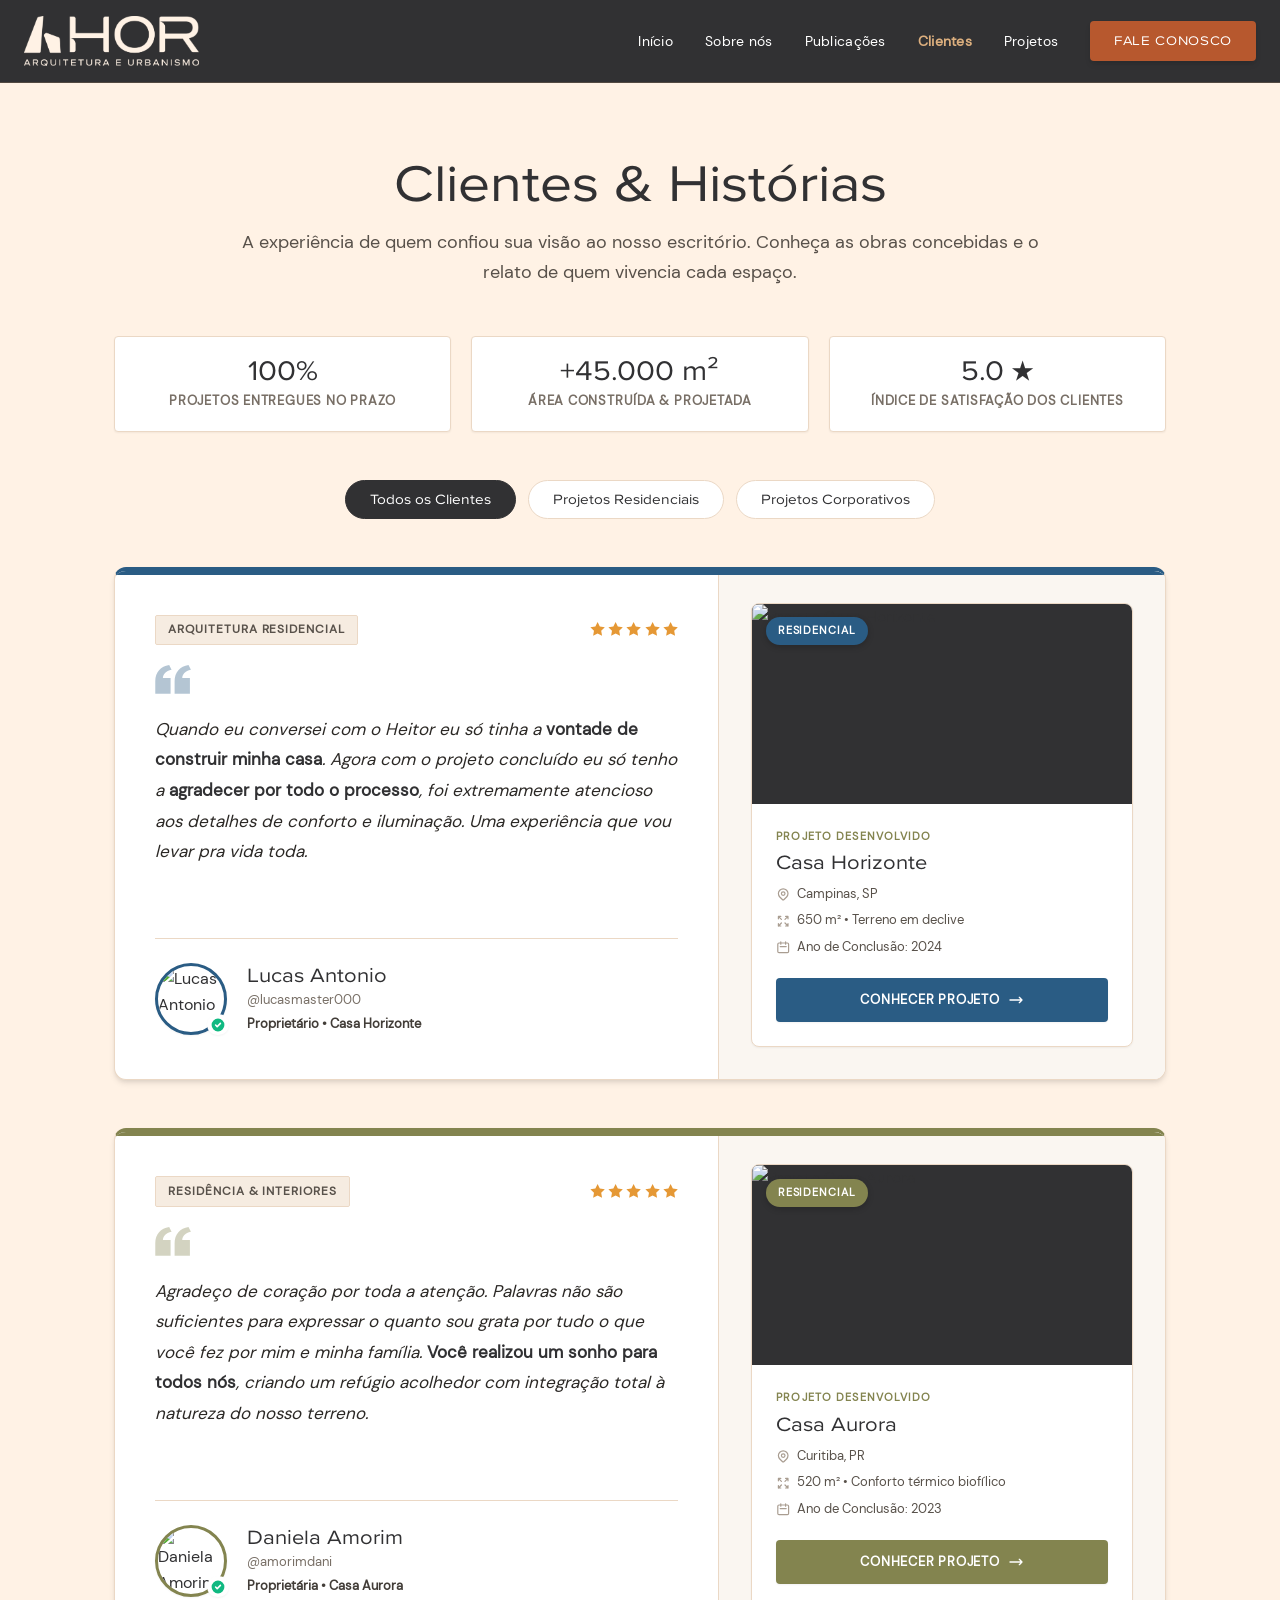
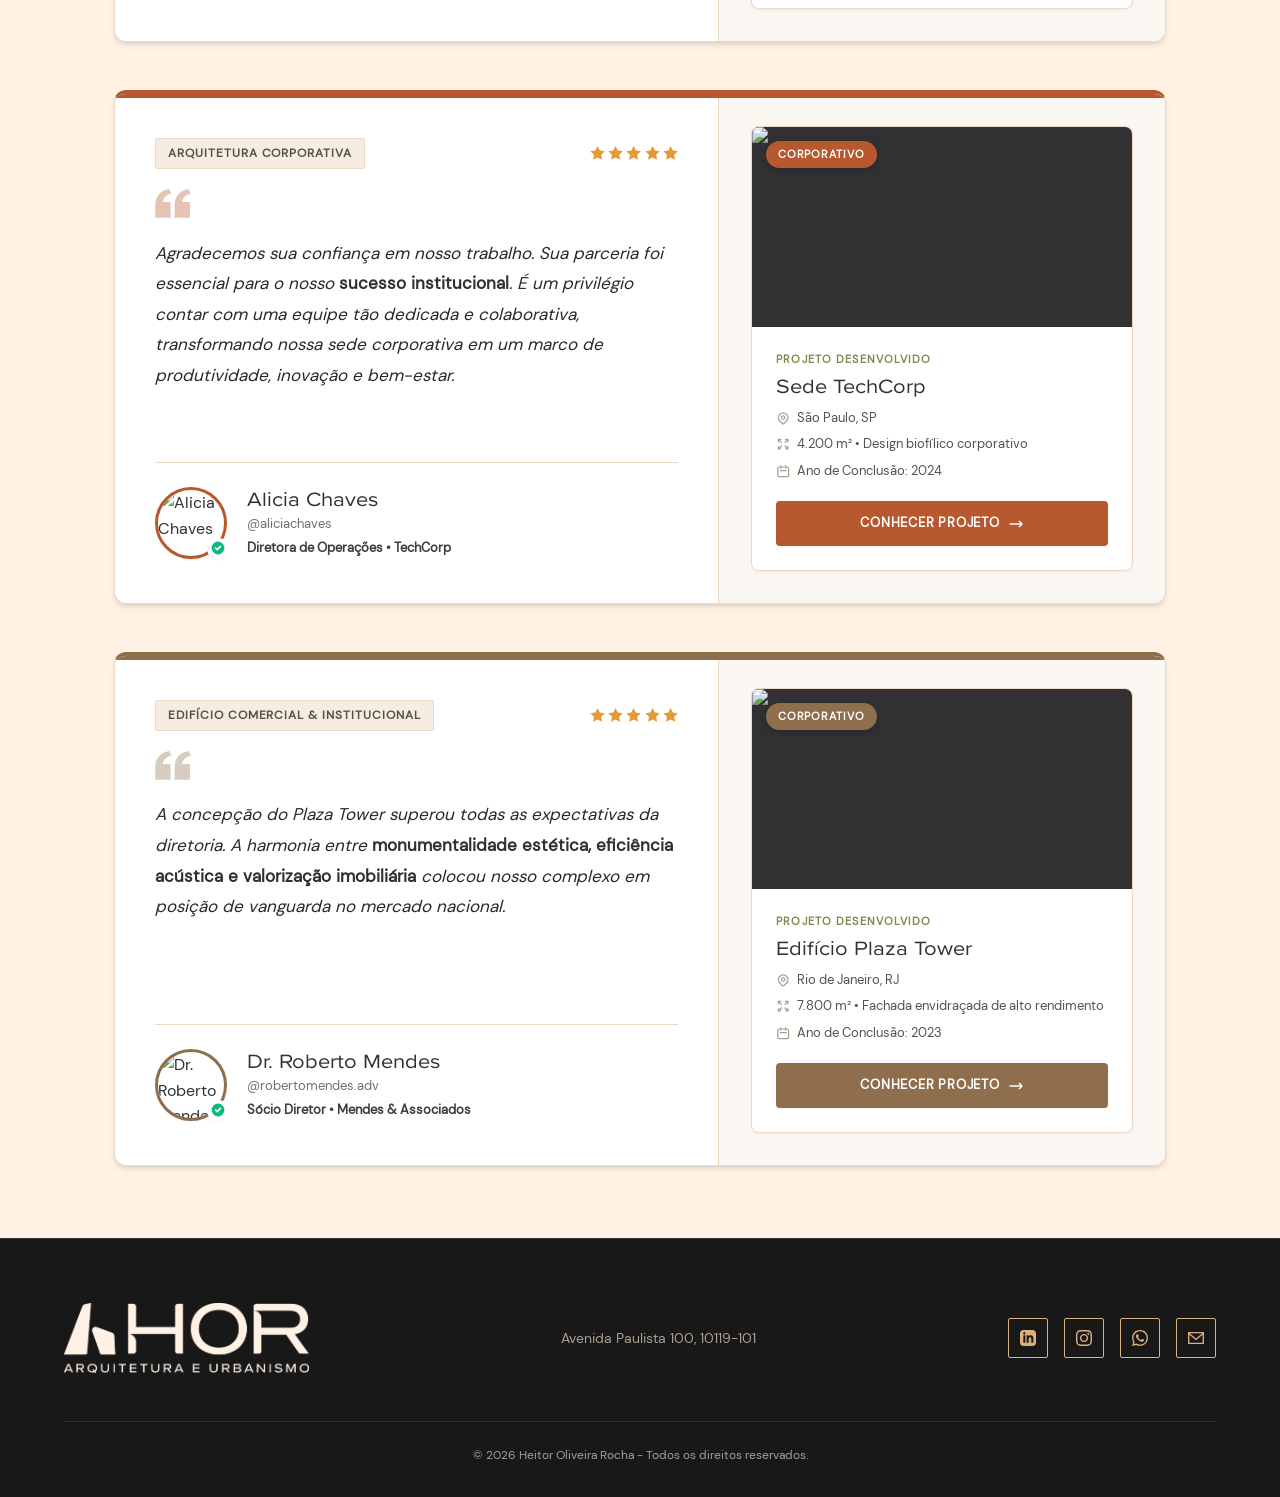
==== commit 36ea1e94: "Add files via upload" ====
--- a/clientes.html
+++ b/clientes.html
@@ -3,7 +3,7 @@
   <head>
     <meta charset="UTF-8" />
     <meta name="viewport" content="width=device-width, initial-scale=1.0" />
-    <title>Clientes - Heitor Rocha Arquitetura</title>
+    <title>Clientes & Projetos - Heitor Rocha Arquitetura</title>
     <link rel="stylesheet" href="style.css" />
     <link
       href="https://fonts.googleapis.com/css2?family=Inter:wght@300;400;500;600&family=Playfair+Display:ital,wght@0,400;0,600;0,700;1,400&display=swap"
@@ -14,10 +14,18 @@
     <header class="site-header">
       <div class="site-header-container">
         <a href="index.html" class="site-logo">
-          <span class="site-logo-text"
-            ><img src="./heitor/Logotipos/Creme - Logo 4.png" alt=""
-          /></span>
+          <span class="site-logo-text">
+            <img
+              src="./heitor/Logotipos/Creme - Logo 4.png"
+              alt=""
+              onerror="
+                this.style.display = 'none';
+                this.parentElement.textContent = 'HOR';
+              "
+            />
+          </span>
         </a>
+
         <nav class="main-nav">
           <a href="index.html" class="nav-link">Início</a>
           <a href="sobre.html" class="nav-link">Sobre nós</a>
@@ -59,67 +67,772 @@
 
     <main class="site-main">
       <section class="page-section">
-        <div class="container">
-          <h1 class="page-title-center">O que dizem nossos clientes</h1>
-
-          <div class="testimonials-list">
-            <div class="testimonial-card border-blue">
-              <p class="testimonial-text">
-                "O Heitor entendeu exatamente a nossa necessidade para o novo
-                prédio da empresa. Conseguiu alinhar conforto acústico,
-                modernidade e um visual imponente que impressiona todos os
-                clientes que chegam."
-              </p>
-              <div class="testimonial-author-row">
-                <div class="author-avatar-initials">MR</div>
-                <div>
-                  <p class="author-name">Marcos Ribeiro</p>
-                  <p class="author-project">
-                    Diretor, TechCorp (Projeto Corporativo)
-                  </p>
-                </div>
+        <div class="container clients-section-wrapper">
+          <div class="clients-intro-header">
+            <h1 class="clients-main-title">Clientes & Histórias</h1>
+            <p class="clients-intro-subtitle">
+              A experiência de quem confiou sua visão ao nosso escritório.
+              Conheça as obras concebidas e o relato de quem vivencia cada
+              espaço.
+            </p>
+          </div>
+
+          <div class="clients-stats-strip">
+            <div class="client-stat-box">
+              <div class="client-stat-number">100%</div>
+              <div class="client-stat-label">Projetos Entregues no Prazo</div>
+            </div>
+            <div class="client-stat-box">
+              <div class="client-stat-number">+45.000 m²</div>
+              <div class="client-stat-label">Área Construída & Projetada</div>
+            </div>
+            <div class="client-stat-box">
+              <div class="client-stat-number">5.0 ★</div>
+              <div class="client-stat-label">
+                Índice de Satisfação dos Clientes
               </div>
             </div>
-
-            <div class="testimonial-card border-accent">
-              <p class="testimonial-text">
-                "Nossa casa ficou incrível. Cada cantinho foi pensado para a
-                rotina da nossa família com as crianças. A integração dos
-                ambientes com o jardim trouxe uma paz que nunca tivemos antes.
-                Recomendo de olhos fechados!"
-              </p>
-              <div class="testimonial-author-row">
-                <div class="author-avatar-initials">AS</div>
+          </div>
+
+          <div class="clients-filter-bar">
+            <button class="client-filter-btn active" data-filter="todos">
+              Todos os Clientes
+            </button>
+            <button class="client-filter-btn" data-filter="residencial">
+              Projetos Residenciais
+            </button>
+            <button class="client-filter-btn" data-filter="corporativo">
+              Projetos Corporativos
+            </button>
+          </div>
+
+          <div class="client-cards-list">
+            <article
+              class="client-card-item theme-petroleum"
+              data-category="residencial"
+            >
+              <div class="client-card-accent-bar"></div>
+
+              <div class="client-content-body">
                 <div>
-                  <p class="author-name">Ana & Sérgio</p>
-                  <p class="author-project">
-                    Casa Horizonte (Projeto Residencial)
-                  </p>
+                  <div class="client-header-meta">
+                    <span class="client-service-tag"
+                      >Arquitetura Residencial</span
+                    >
+                    <div
+                      class="client-rating-stars"
+                      aria-label="Avaliação 5 estrelas"
+                    >
+                      <svg viewBox="0 0 20 20">
+                        <path
+                          d="M10 15l-5.878 3.09 1.123-6.545L.489 6.91l6.572-.955L10 0l2.939 5.955 6.572.955-4.756 4.635 1.123 6.545z"
+                        />
+                      </svg>
+                      <svg viewBox="0 0 20 20">
+                        <path
+                          d="M10 15l-5.878 3.09 1.123-6.545L.489 6.91l6.572-.955L10 0l2.939 5.955 6.572.955-4.756 4.635 1.123 6.545z"
+                        />
+                      </svg>
+                      <svg viewBox="0 0 20 20">
+                        <path
+                          d="M10 15l-5.878 3.09 1.123-6.545L.489 6.91l6.572-.955L10 0l2.939 5.955 6.572.955-4.756 4.635 1.123 6.545z"
+                        />
+                      </svg>
+                      <svg viewBox="0 0 20 20">
+                        <path
+                          d="M10 15l-5.878 3.09 1.123-6.545L.489 6.91l6.572-.955L10 0l2.939 5.955 6.572.955-4.756 4.635 1.123 6.545z"
+                        />
+                      </svg>
+                      <svg viewBox="0 0 20 20">
+                        <path
+                          d="M10 15l-5.878 3.09 1.123-6.545L.489 6.91l6.572-.955L10 0l2.939 5.955 6.572.955-4.756 4.635 1.123 6.545z"
+                        />
+                      </svg>
+                    </div>
+                  </div>
+
+                  <div class="client-quote-wrap">
+                    <span class="client-quote-mark" aria-hidden="true">
+                      <svg viewBox="0 0 32 26">
+                        <path
+                          d="M0 26V14.5455C0 6.64336 4.90909 1.18182 12.5455 0L14.7273 4.18182C9.45455 5.27273 6.90909 8.36364 6.90909 11.8182H13.8182V26H0ZM17.4545 26V14.5455C17.4545 6.64336 22.3636 1.18182 30 0L32.1818 4.18182C26.9091 5.27273 24.3636 8.36364 24.3636 11.8182H31.2727V26H17.4545Z"
+                        />
+                      </svg>
+                    </span>
+                    <p class="client-testimonial-quote">
+                      Quando eu conversei com o Heitor eu só tinha a
+                      <strong>vontade de construir minha casa</strong>. Agora
+                      com o projeto concluído eu só tenho a
+                      <strong>agradecer por todo o processo</strong>, foi
+                      extremamente atencioso aos detalhes de conforto e
+                      iluminação. Uma experiência que vou levar pra vida toda.
+                    </p>
+                  </div>
+                </div>
+
+                <div class="client-profile-row">
+                  <div class="client-avatar-wrapper">
+                    <img
+                      src="https://images.unsplash.com/photo-1506794778202-cad84cf45f1d?ixlib=rb-4.0.3&auto=format&fit=crop&w=400&q=80"
+                      alt="Lucas Antonio"
+                      class="client-avatar-img"
+                    />
+                    <span
+                      class="client-verified-icon"
+                      title="Cliente verificado"
+                    >
+                      <svg viewBox="0 0 20 20">
+                        <path
+                          fill-rule="evenodd"
+                          d="M10 18a8 8 0 100-16 8 8 0 000 16zm3.707-9.293a1 1 0 00-1.414-1.414L9 10.586 7.707 9.293a1 1 0 00-1.414 1.414l2 2a1 1 0 001.414 0l4-4z"
+                          clip-rule="evenodd"
+                        />
+                      </svg>
+                    </span>
+                  </div>
+                  <div class="client-info-col">
+                    <h2 class="client-name">Lucas Antonio</h2>
+                    <span class="client-handle">@lucasmaster000</span>
+                    <span class="client-role"
+                      >Proprietário • Casa Horizonte</span
+                    >
+                  </div>
                 </div>
               </div>
-            </div>
-
-            <div class="testimonial-card border-blue">
-              <p class="testimonial-text">
-                "Profissionalismo do início ao fim. Os prazos foram
-                rigorosamente cumpridos e o acompanhamento de obra fez toda a
-                diferença para que o orçamento não estourasse. Excelente
-                trabalho."
-              </p>
-              <div class="testimonial-author-row">
-                <img
-                  src="https://images.unsplash.com/photo-1573496359142-b8d87734a5a2?ixlib=rb-4.0.3&auto=format&fit=crop&w=200&q=80"
-                  alt="Juliana Costa"
-                  class="author-avatar-photo"
-                />
+
+              <div class="client-project-side">
+                <div class="client-project-box">
+                  <div class="client-project-media-wrap">
+                    <img
+                      src="https://images.unsplash.com/photo-1512917774080-9991f1c4c750?ixlib=rb-4.0.3&auto=format&fit=crop&w=800&q=80"
+                      alt="Projeto Casa Horizonte"
+                      class="client-project-img"
+                    />
+                    <span class="client-project-badge">Residencial</span>
+                  </div>
+                  <div class="client-project-details">
+                    <span class="client-project-overtitle"
+                      >Projeto Desenvolvido</span
+                    >
+                    <h3 class="client-project-name">Casa Horizonte</h3>
+                    <div class="client-project-specs-list">
+                      <div class="client-project-spec-item">
+                        <svg
+                          fill="none"
+                          stroke="currentColor"
+                          viewBox="0 0 24 24"
+                        >
+                          <path
+                            stroke-linecap="round"
+                            stroke-linejoin="round"
+                            stroke-width="2"
+                            d="M17.657 16.657L13.414 20.9a1.998 1.998 0 01-2.827 0l-4.244-4.243a8 8 0 1111.314 0z"
+                          />
+                          <path
+                            stroke-linecap="round"
+                            stroke-linejoin="round"
+                            stroke-width="2"
+                            d="M15 11a3 3 0 11-6 0 3 3 0 016 0z"
+                          />
+                        </svg>
+                        <span>Campinas, SP</span>
+                      </div>
+                      <div class="client-project-spec-item">
+                        <svg
+                          fill="none"
+                          stroke="currentColor"
+                          viewBox="0 0 24 24"
+                        >
+                          <path
+                            stroke-linecap="round"
+                            stroke-linejoin="round"
+                            stroke-width="2"
+                            d="M4 8V4m0 0h4M4 4l5 5m11-1V4m0 0h-4m4 0l-5 5M4 16v4m0 0h4m-4 0l5-5m11 5l-5-5m5 5v-4m0 4h-4"
+                          />
+                        </svg>
+                        <span>650 m² • Terreno em declive</span>
+                      </div>
+                      <div class="client-project-spec-item">
+                        <svg
+                          fill="none"
+                          stroke="currentColor"
+                          viewBox="0 0 24 24"
+                        >
+                          <path
+                            stroke-linecap="round"
+                            stroke-linejoin="round"
+                            stroke-width="2"
+                            d="M8 7V3m8 4V3m-9 8h10M5 21h14a2 2 0 002-2V7a2 2 0 00-2-2H5a2 2 0 00-2 2v12a2 2 0 002 2z"
+                          />
+                        </svg>
+                        <span>Ano de Conclusão: 2024</span>
+                      </div>
+                    </div>
+                    <a href="projeto-2.html" class="client-project-btn">
+                      <span>Conhecer Projeto</span>
+                      <svg
+                        fill="none"
+                        stroke="currentColor"
+                        viewBox="0 0 24 24"
+                      >
+                        <path
+                          stroke-linecap="round"
+                          stroke-linejoin="round"
+                          stroke-width="2"
+                          d="M17 8l4 4m0 0l-4 4m4-4H3"
+                        />
+                      </svg>
+                    </a>
+                  </div>
+                </div>
+              </div>
+            </article>
+
+            <article
+              class="client-card-item theme-olive"
+              data-category="residencial"
+            >
+              <div class="client-card-accent-bar"></div>
+
+              <div class="client-content-body">
                 <div>
-                  <p class="author-name">Juliana Costa</p>
-                  <p class="author-project">
-                    Empresária (Escritório de Advocacia)
-                  </p>
+                  <div class="client-header-meta">
+                    <span class="client-service-tag"
+                      >Residência & Interiores</span
+                    >
+                    <div
+                      class="client-rating-stars"
+                      aria-label="Avaliação 5 estrelas"
+                    >
+                      <svg viewBox="0 0 20 20">
+                        <path
+                          d="M10 15l-5.878 3.09 1.123-6.545L.489 6.91l6.572-.955L10 0l2.939 5.955 6.572.955-4.756 4.635 1.123 6.545z"
+                        />
+                      </svg>
+                      <svg viewBox="0 0 20 20">
+                        <path
+                          d="M10 15l-5.878 3.09 1.123-6.545L.489 6.91l6.572-.955L10 0l2.939 5.955 6.572.955-4.756 4.635 1.123 6.545z"
+                        />
+                      </svg>
+                      <svg viewBox="0 0 20 20">
+                        <path
+                          d="M10 15l-5.878 3.09 1.123-6.545L.489 6.91l6.572-.955L10 0l2.939 5.955 6.572.955-4.756 4.635 1.123 6.545z"
+                        />
+                      </svg>
+                      <svg viewBox="0 0 20 20">
+                        <path
+                          d="M10 15l-5.878 3.09 1.123-6.545L.489 6.91l6.572-.955L10 0l2.939 5.955 6.572.955-4.756 4.635 1.123 6.545z"
+                        />
+                      </svg>
+                      <svg viewBox="0 0 20 20">
+                        <path
+                          d="M10 15l-5.878 3.09 1.123-6.545L.489 6.91l6.572-.955L10 0l2.939 5.955 6.572.955-4.756 4.635 1.123 6.545z"
+                        />
+                      </svg>
+                    </div>
+                  </div>
+
+                  <div class="client-quote-wrap">
+                    <span class="client-quote-mark" aria-hidden="true">
+                      <svg viewBox="0 0 32 26">
+                        <path
+                          d="M0 26V14.5455C0 6.64336 4.90909 1.18182 12.5455 0L14.7273 4.18182C9.45455 5.27273 6.90909 8.36364 6.90909 11.8182H13.8182V26H0ZM17.4545 26V14.5455C17.4545 6.64336 22.3636 1.18182 30 0L32.1818 4.18182C26.9091 5.27273 24.3636 8.36364 24.3636 11.8182H31.2727V26H17.4545Z"
+                        />
+                      </svg>
+                    </span>
+                    <p class="client-testimonial-quote">
+                      Agradeço de coração por toda a atenção. Palavras não são
+                      suficientes para expressar o quanto sou grata por tudo o
+                      que você fez por mim e minha família.
+                      <strong>Você realizou um sonho para todos nós</strong>,
+                      criando um refúgio acolhedor com integração total à
+                      natureza do nosso terreno.
+                    </p>
+                  </div>
+                </div>
+
+                <div class="client-profile-row">
+                  <div class="client-avatar-wrapper">
+                    <img
+                      src="https://images.unsplash.com/photo-1544005313-94ddf0286df2?ixlib=rb-4.0.3&auto=format&fit=crop&w=400&q=80"
+                      alt="Daniela Amorim"
+                      class="client-avatar-img"
+                    />
+                    <span
+                      class="client-verified-icon"
+                      title="Cliente verificado"
+                    >
+                      <svg viewBox="0 0 20 20">
+                        <path
+                          fill-rule="evenodd"
+                          d="M10 18a8 8 0 100-16 8 8 0 000 16zm3.707-9.293a1 1 0 00-1.414-1.414L9 10.586 7.707 9.293a1 1 0 00-1.414 1.414l2 2a1 1 0 001.414 0l4-4z"
+                          clip-rule="evenodd"
+                        />
+                      </svg>
+                    </span>
+                  </div>
+                  <div class="client-info-col">
+                    <h2 class="client-name">Daniela Amorim</h2>
+                    <span class="client-handle">@amorimdani</span>
+                    <span class="client-role">Proprietária • Casa Aurora</span>
+                  </div>
                 </div>
               </div>
-            </div>
+
+              <div class="client-project-side">
+                <div class="client-project-box">
+                  <div class="client-project-media-wrap">
+                    <img
+                      src="https://images.unsplash.com/photo-1600596542815-ffad4c1539a9?ixlib=rb-4.0.3&auto=format&fit=crop&w=800&q=80"
+                      alt="Projeto Casa Aurora"
+                      class="client-project-img"
+                    />
+                    <span class="client-project-badge">Residencial</span>
+                  </div>
+                  <div class="client-project-details">
+                    <span class="client-project-overtitle"
+                      >Projeto Desenvolvido</span
+                    >
+                    <h3 class="client-project-name">Casa Aurora</h3>
+                    <div class="client-project-specs-list">
+                      <div class="client-project-spec-item">
+                        <svg
+                          fill="none"
+                          stroke="currentColor"
+                          viewBox="0 0 24 24"
+                        >
+                          <path
+                            stroke-linecap="round"
+                            stroke-linejoin="round"
+                            stroke-width="2"
+                            d="M17.657 16.657L13.414 20.9a1.998 1.998 0 01-2.827 0l-4.244-4.243a8 8 0 1111.314 0z"
+                          />
+                          <path
+                            stroke-linecap="round"
+                            stroke-linejoin="round"
+                            stroke-width="2"
+                            d="M15 11a3 3 0 11-6 0 3 3 0 016 0z"
+                          />
+                        </svg>
+                        <span>Curitiba, PR</span>
+                      </div>
+                      <div class="client-project-spec-item">
+                        <svg
+                          fill="none"
+                          stroke="currentColor"
+                          viewBox="0 0 24 24"
+                        >
+                          <path
+                            stroke-linecap="round"
+                            stroke-linejoin="round"
+                            stroke-width="2"
+                            d="M4 8V4m0 0h4M4 4l5 5m11-1V4m0 0h-4m4 0l-5 5M4 16v4m0 0h4m-4 0l5-5m11 5l-5-5m5 5v-4m0 4h-4"
+                          />
+                        </svg>
+                        <span>520 m² • Conforto térmico biofílico</span>
+                      </div>
+                      <div class="client-project-spec-item">
+                        <svg
+                          fill="none"
+                          stroke="currentColor"
+                          viewBox="0 0 24 24"
+                        >
+                          <path
+                            stroke-linecap="round"
+                            stroke-linejoin="round"
+                            stroke-width="2"
+                            d="M8 7V3m8 4V3m-9 8h10M5 21h14a2 2 0 002-2V7a2 2 0 00-2-2H5a2 2 0 00-2 2v12a2 2 0 002 2z"
+                          />
+                        </svg>
+                        <span>Ano de Conclusão: 2023</span>
+                      </div>
+                    </div>
+                    <a href="projeto-4.html" class="client-project-btn">
+                      <span>Conhecer Projeto</span>
+                      <svg
+                        fill="none"
+                        stroke="currentColor"
+                        viewBox="0 0 24 24"
+                      >
+                        <path
+                          stroke-linecap="round"
+                          stroke-linejoin="round"
+                          stroke-width="2"
+                          d="M17 8l4 4m0 0l-4 4m4-4H3"
+                        />
+                      </svg>
+                    </a>
+                  </div>
+                </div>
+              </div>
+            </article>
+
+            <article
+              class="client-card-item theme-terracotta"
+              data-category="corporativo"
+            >
+              <div class="client-card-accent-bar"></div>
+
+              <div class="client-content-body">
+                <div>
+                  <div class="client-header-meta">
+                    <span class="client-service-tag"
+                      >Arquitetura Corporativa</span
+                    >
+                    <div
+                      class="client-rating-stars"
+                      aria-label="Avaliação 5 estrelas"
+                    >
+                      <svg viewBox="0 0 20 20">
+                        <path
+                          d="M10 15l-5.878 3.09 1.123-6.545L.489 6.91l6.572-.955L10 0l2.939 5.955 6.572.955-4.756 4.635 1.123 6.545z"
+                        />
+                      </svg>
+                      <svg viewBox="0 0 20 20">
+                        <path
+                          d="M10 15l-5.878 3.09 1.123-6.545L.489 6.91l6.572-.955L10 0l2.939 5.955 6.572.955-4.756 4.635 1.123 6.545z"
+                        />
+                      </svg>
+                      <svg viewBox="0 0 20 20">
+                        <path
+                          d="M10 15l-5.878 3.09 1.123-6.545L.489 6.91l6.572-.955L10 0l2.939 5.955 6.572.955-4.756 4.635 1.123 6.545z"
+                        />
+                      </svg>
+                      <svg viewBox="0 0 20 20">
+                        <path
+                          d="M10 15l-5.878 3.09 1.123-6.545L.489 6.91l6.572-.955L10 0l2.939 5.955 6.572.955-4.756 4.635 1.123 6.545z"
+                        />
+                      </svg>
+                      <svg viewBox="0 0 20 20">
+                        <path
+                          d="M10 15l-5.878 3.09 1.123-6.545L.489 6.91l6.572-.955L10 0l2.939 5.955 6.572.955-4.756 4.635 1.123 6.545z"
+                        />
+                      </svg>
+                    </div>
+                  </div>
+
+                  <div class="client-quote-wrap">
+                    <span class="client-quote-mark" aria-hidden="true">
+                      <svg viewBox="0 0 32 26">
+                        <path
+                          d="M0 26V14.5455C0 6.64336 4.90909 1.18182 12.5455 0L14.7273 4.18182C9.45455 5.27273 6.90909 8.36364 6.90909 11.8182H13.8182V26H0ZM17.4545 26V14.5455C17.4545 6.64336 22.3636 1.18182 30 0L32.1818 4.18182C26.9091 5.27273 24.3636 8.36364 24.3636 11.8182H31.2727V26H17.4545Z"
+                        />
+                      </svg>
+                    </span>
+                    <p class="client-testimonial-quote">
+                      Agradecemos sua confiança em nosso trabalho. Sua parceria
+                      foi essencial para o nosso
+                      <strong>sucesso institucional</strong>. É um privilégio
+                      contar com uma equipe tão dedicada e colaborativa,
+                      transformando nossa sede corporativa em um marco de
+                      produtividade, inovação e bem-estar.
+                    </p>
+                  </div>
+                </div>
+
+                <div class="client-profile-row">
+                  <div class="client-avatar-wrapper">
+                    <img
+                      src="https://images.unsplash.com/photo-1531746020798-e6953c6e8e04?ixlib=rb-4.0.3&auto=format&fit=crop&w=400&q=80"
+                      alt="Alicia Chaves"
+                      class="client-avatar-img"
+                    />
+                    <span
+                      class="client-verified-icon"
+                      title="Cliente corporativo verificado"
+                    >
+                      <svg viewBox="0 0 20 20">
+                        <path
+                          fill-rule="evenodd"
+                          d="M10 18a8 8 0 100-16 8 8 0 000 16zm3.707-9.293a1 1 0 00-1.414-1.414L9 10.586 7.707 9.293a1 1 0 00-1.414 1.414l2 2a1 1 0 001.414 0l4-4z"
+                          clip-rule="evenodd"
+                        />
+                      </svg>
+                    </span>
+                  </div>
+                  <div class="client-info-col">
+                    <h2 class="client-name">Alicia Chaves</h2>
+                    <span class="client-handle">@aliciachaves</span>
+                    <span class="client-role"
+                      >Diretora de Operações • TechCorp</span
+                    >
+                  </div>
+                </div>
+              </div>
+
+              <div class="client-project-side">
+                <div class="client-project-box">
+                  <div class="client-project-media-wrap">
+                    <img
+                      src="https://images.unsplash.com/photo-1486406146926-c627a92ad1ab?ixlib=rb-4.0.3&auto=format&fit=crop&w=800&q=80"
+                      alt="Sede Empresarial TechCorp"
+                      class="client-project-img"
+                    />
+                    <span class="client-project-badge">Corporativo</span>
+                  </div>
+                  <div class="client-project-details">
+                    <span class="client-project-overtitle"
+                      >Projeto Desenvolvido</span
+                    >
+                    <h3 class="client-project-name">Sede TechCorp</h3>
+                    <div class="client-project-specs-list">
+                      <div class="client-project-spec-item">
+                        <svg
+                          fill="none"
+                          stroke="currentColor"
+                          viewBox="0 0 24 24"
+                        >
+                          <path
+                            stroke-linecap="round"
+                            stroke-linejoin="round"
+                            stroke-width="2"
+                            d="M17.657 16.657L13.414 20.9a1.998 1.998 0 01-2.827 0l-4.244-4.243a8 8 0 1111.314 0z"
+                          />
+                          <path
+                            stroke-linecap="round"
+                            stroke-linejoin="round"
+                            stroke-width="2"
+                            d="M15 11a3 3 0 11-6 0 3 3 0 016 0z"
+                          />
+                        </svg>
+                        <span>São Paulo, SP</span>
+                      </div>
+                      <div class="client-project-spec-item">
+                        <svg
+                          fill="none"
+                          stroke="currentColor"
+                          viewBox="0 0 24 24"
+                        >
+                          <path
+                            stroke-linecap="round"
+                            stroke-linejoin="round"
+                            stroke-width="2"
+                            d="M4 8V4m0 0h4M4 4l5 5m11-1V4m0 0h-4m4 0l-5 5M4 16v4m0 0h4m-4 0l5-5m11 5l-5-5m5 5v-4m0 4h-4"
+                          />
+                        </svg>
+                        <span>4.200 m² • Design biofílico corporativo</span>
+                      </div>
+                      <div class="client-project-spec-item">
+                        <svg
+                          fill="none"
+                          stroke="currentColor"
+                          viewBox="0 0 24 24"
+                        >
+                          <path
+                            stroke-linecap="round"
+                            stroke-linejoin="round"
+                            stroke-width="2"
+                            d="M8 7V3m8 4V3m-9 8h10M5 21h14a2 2 0 002-2V7a2 2 0 00-2-2H5a2 2 0 00-2 2v12a2 2 0 002 2z"
+                          />
+                        </svg>
+                        <span>Ano de Conclusão: 2024</span>
+                      </div>
+                    </div>
+                    <a href="projeto-1.html" class="client-project-btn">
+                      <span>Conhecer Projeto</span>
+                      <svg
+                        fill="none"
+                        stroke="currentColor"
+                        viewBox="0 0 24 24"
+                      >
+                        <path
+                          stroke-linecap="round"
+                          stroke-linejoin="round"
+                          stroke-width="2"
+                          d="M17 8l4 4m0 0l-4 4m4-4H3"
+                        />
+                      </svg>
+                    </a>
+                  </div>
+                </div>
+              </div>
+            </article>
+
+            <article
+              class="client-card-item theme-sand"
+              data-category="corporativo"
+            >
+              <div class="client-card-accent-bar"></div>
+
+              <div class="client-content-body">
+                <div>
+                  <div class="client-header-meta">
+                    <span class="client-service-tag"
+                      >Edifício Comercial & Institucional</span
+                    >
+                    <div
+                      class="client-rating-stars"
+                      aria-label="Avaliação 5 estrelas"
+                    >
+                      <svg viewBox="0 0 20 20">
+                        <path
+                          d="M10 15l-5.878 3.09 1.123-6.545L.489 6.91l6.572-.955L10 0l2.939 5.955 6.572.955-4.756 4.635 1.123 6.545z"
+                        />
+                      </svg>
+                      <svg viewBox="0 0 20 20">
+                        <path
+                          d="M10 15l-5.878 3.09 1.123-6.545L.489 6.91l6.572-.955L10 0l2.939 5.955 6.572.955-4.756 4.635 1.123 6.545z"
+                        />
+                      </svg>
+                      <svg viewBox="0 0 20 20">
+                        <path
+                          d="M10 15l-5.878 3.09 1.123-6.545L.489 6.91l6.572-.955L10 0l2.939 5.955 6.572.955-4.756 4.635 1.123 6.545z"
+                        />
+                      </svg>
+                      <svg viewBox="0 0 20 20">
+                        <path
+                          d="M10 15l-5.878 3.09 1.123-6.545L.489 6.91l6.572-.955L10 0l2.939 5.955 6.572.955-4.756 4.635 1.123 6.545z"
+                        />
+                      </svg>
+                      <svg viewBox="0 0 20 20">
+                        <path
+                          d="M10 15l-5.878 3.09 1.123-6.545L.489 6.91l6.572-.955L10 0l2.939 5.955 6.572.955-4.756 4.635 1.123 6.545z"
+                        />
+                      </svg>
+                    </div>
+                  </div>
+
+                  <div class="client-quote-wrap">
+                    <span class="client-quote-mark" aria-hidden="true">
+                      <svg viewBox="0 0 32 26">
+                        <path
+                          d="M0 26V14.5455C0 6.64336 4.90909 1.18182 12.5455 0L14.7273 4.18182C9.45455 5.27273 6.90909 8.36364 6.90909 11.8182H13.8182V26H0ZM17.4545 26V14.5455C17.4545 6.64336 22.3636 1.18182 30 0L32.1818 4.18182C26.9091 5.27273 24.3636 8.36364 24.3636 11.8182H31.2727V26H17.4545Z"
+                        />
+                      </svg>
+                    </span>
+                    <p class="client-testimonial-quote">
+                      A concepção do Plaza Tower superou todas as expectativas
+                      da diretoria. A harmonia entre
+                      <strong
+                        >monumentalidade estética, eficiência acústica e
+                        valorização imobiliária</strong
+                      >
+                      colocou nosso complexo em posição de vanguarda no mercado
+                      nacional.
+                    </p>
+                  </div>
+                </div>
+
+                <div class="client-profile-row">
+                  <div class="client-avatar-wrapper">
+                    <img
+                      src="https://images.unsplash.com/photo-1507003211169-0a1dd7228f2d?ixlib=rb-4.0.3&auto=format&fit=crop&w=400&q=80"
+                      alt="Dr. Roberto Mendes"
+                      class="client-avatar-img"
+                    />
+                    <span
+                      class="client-verified-icon"
+                      title="Cliente corporativo verificado"
+                    >
+                      <svg viewBox="0 0 20 20">
+                        <path
+                          fill-rule="evenodd"
+                          d="M10 18a8 8 0 100-16 8 8 0 000 16zm3.707-9.293a1 1 0 00-1.414-1.414L9 10.586 7.707 9.293a1 1 0 00-1.414 1.414l2 2a1 1 0 001.414 0l4-4z"
+                          clip-rule="evenodd"
+                        />
+                      </svg>
+                    </span>
+                  </div>
+                  <div class="client-info-col">
+                    <h2 class="client-name">Dr. Roberto Mendes</h2>
+                    <span class="client-handle">@robertomendes.adv</span>
+                    <span class="client-role"
+                      >Sócio Diretor • Mendes & Associados</span
+                    >
+                  </div>
+                </div>
+              </div>
+
+              <div class="client-project-side">
+                <div class="client-project-box">
+                  <div class="client-project-media-wrap">
+                    <img
+                      src="https://images.unsplash.com/photo-1497366216548-37526070297c?ixlib=rb-4.0.3&auto=format&fit=crop&w=800&q=80"
+                      alt="Edifício Plaza Tower"
+                      class="client-project-img"
+                    />
+                    <span class="client-project-badge">Corporativo</span>
+                  </div>
+                  <div class="client-project-details">
+                    <span class="client-project-overtitle"
+                      >Projeto Desenvolvido</span
+                    >
+                    <h3 class="client-project-name">Edifício Plaza Tower</h3>
+                    <div class="client-project-specs-list">
+                      <div class="client-project-spec-item">
+                        <svg
+                          fill="none"
+                          stroke="currentColor"
+                          viewBox="0 0 24 24"
+                        >
+                          <path
+                            stroke-linecap="round"
+                            stroke-linejoin="round"
+                            stroke-width="2"
+                            d="M17.657 16.657L13.414 20.9a1.998 1.998 0 01-2.827 0l-4.244-4.243a8 8 0 1111.314 0z"
+                          />
+                          <path
+                            stroke-linecap="round"
+                            stroke-linejoin="round"
+                            stroke-width="2"
+                            d="M15 11a3 3 0 11-6 0 3 3 0 016 0z"
+                          />
+                        </svg>
+                        <span>Rio de Janeiro, RJ</span>
+                      </div>
+                      <div class="client-project-spec-item">
+                        <svg
+                          fill="none"
+                          stroke="currentColor"
+                          viewBox="0 0 24 24"
+                        >
+                          <path
+                            stroke-linecap="round"
+                            stroke-linejoin="round"
+                            stroke-width="2"
+                            d="M4 8V4m0 0h4M4 4l5 5m11-1V4m0 0h-4m4 0l-5 5M4 16v4m0 0h4m-4 0l5-5m11 5l-5-5m5 5v-4m0 4h-4"
+                          />
+                        </svg>
+                        <span
+                          >7.800 m² • Fachada envidraçada de alto
+                          rendimento</span
+                        >
+                      </div>
+                      <div class="client-project-spec-item">
+                        <svg
+                          fill="none"
+                          stroke="currentColor"
+                          viewBox="0 0 24 24"
+                        >
+                          <path
+                            stroke-linecap="round"
+                            stroke-linejoin="round"
+                            stroke-width="2"
+                            d="M8 7V3m8 4V3m-9 8h10M5 21h14a2 2 0 002-2V7a2 2 0 00-2-2H5a2 2 0 00-2 2v12a2 2 0 002 2z"
+                          />
+                        </svg>
+                        <span>Ano de Conclusão: 2023</span>
+                      </div>
+                    </div>
+                    <a href="projeto-3.html" class="client-project-btn">
+                      <span>Conhecer Projeto</span>
+                      <svg
+                        fill="none"
+                        stroke="currentColor"
+                        viewBox="0 0 24 24"
+                      >
+                        <path
+                          stroke-linecap="round"
+                          stroke-linejoin="round"
+                          stroke-width="2"
+                          d="M17 8l4 4m0 0l-4 4m4-4H3"
+                        />
+                      </svg>
+                    </a>
+                  </div>
+                </div>
+              </div>
+            </article>
           </div>
         </div>
       </section>
@@ -129,8 +842,18 @@
       <div class="footer-container">
         <div class="footer-row">
           <div class="footer-brand">
-            <img src="./heitor/Logotipos/Creme - Logo 4.png" alt="" />
+            <img
+              src="./heitor/Logotipos/Creme - Logo 4.png"
+              alt=""
+              onerror="
+                this.style.display = 'none';
+                this.parentElement.innerHTML =
+                  '<span class=\'footer-brand-logo\'>HOR</span><span class=\'footer-brand-subtitle\'>Arquitetura e Urbanismo</span>';
+              "
+            />
           </div>
+
+          <div class="footer-address">Avenida Paulista 100, 10119-101</div>
 
           <div class="footer-social-list">
             <a href="#" aria-label="LinkedIn" class="social-link">
--- a/style.css
+++ b/style.css
@@ -1,6 +1,6 @@
 @font-face {
   font-family: "Proxima Nova Wide";
-  src: url("./Fontes/Wide/Proxima\ Nova\ Wide\ Regular.otf") format("opentype");
+  src: url("./Fontes/Wide/Proxima Nova Wide Regular.otf") format("opentype");
   font-weight: 700;
   font-style: normal;
 }
@@ -56,8 +56,10 @@
   --color-gray-800: #2b2825;
   --color-gray-900: var(--color-charcoal);
 
-  --font-heading-btn: "Proxima Nova Wide";
-  --font-base: "DM Sans";
+  --font-heading-btn:
+    "Proxima Nova Wide", "Playfair Display", Georgia, sans-serif;
+  --font-base: "DM Sans", "Inter", -apple-system, sans-serif;
+  --font-serif: "Playfair Display", Georgia, serif;
 
   --shadow-sm: 0 1px 2px 0 rgba(0, 0, 0, 0.05);
   --shadow-md:
@@ -199,6 +201,16 @@
   display: flex;
   align-items: center;
   text-decoration: none;
+}
+
+.site-logo-text {
+  font-family: var(--font-heading-btn);
+  font-size: 1.5rem;
+  font-weight: 700;
+  color: var(--color-white);
+  letter-spacing: 0.15em;
+  display: flex;
+  align-items: center;
 }
 
 .site-logo-text img {
@@ -520,7 +532,7 @@
 }
 
 .vision-section {
-  padding: 4.5rem 1.5rem;
+  padding: 22.5rem 1.5rem;
   text-align: center;
   max-width: 800px;
   margin: 0 auto;
@@ -537,14 +549,29 @@
   font-size: 1.125rem;
   line-height: 1.8;
 }
-
 .featured-projects-section {
-  padding: 4.5rem 0;
+  position: relative;
+  padding: 8.5rem 0;
   background-color: var(--color-black);
-  background-image: url(./heitor/Patterns/Prancheta\ 4.png);
-  backdrop-filter: blur(8px);
-  background-size: 90%;
+  overflow: hidden;
+}
+
+.featured-projects-section::before {
+  content: "";
+  position: absolute;
+  inset: 0;
+  background-image: url("./heitor/Patterns/Prancheta 4.png");
+  background-size: 102%;
   background-position: center;
+  filter: blur(8px);
+  opacity: 0.8;
+  z-index: 0;
+}
+
+.featured-projects-heading,
+.featured-projects-grid {
+  position: relative;
+  z-index: 10;
 }
 
 .featured-projects-heading {
@@ -563,18 +590,45 @@
 @media (min-width: 768px) {
   .featured-projects-grid {
     grid-template-columns: repeat(2, 1fr);
+    gap: 3rem;
   }
 }
 
 @media (min-width: 1024px) {
   .featured-projects-grid {
     grid-template-columns: repeat(3, 1fr);
+    gap: 4rem;
+  }
+}
+.featured-projects-heading {
+  font-size: 3rem;
+  color: var(--color-cream);
+  text-align: center;
+  margin-bottom: 3rem;
+}
+
+.featured-projects-grid {
+  display: grid;
+  grid-template-columns: 1fr;
+  gap: 2rem;
+}
+
+@media (min-width: 768px) {
+  .featured-projects-grid {
+    grid-template-columns: repeat(2, 1fr);
+  }
+}
+
+@media (min-width: 1024px) {
+  .featured-projects-grid {
+    grid-template-columns: repeat(3, 1fr);
   }
 }
 
 .project-card {
   position: relative;
-  height: 420px;
+  height: 590px;
+
   overflow: hidden;
   border-radius: var(--radius-lg);
   background-color: var(--color-black);
@@ -583,6 +637,7 @@
   transition:
     transform 0.3s ease,
     box-shadow 0.3s ease;
+  cursor: pointer;
 }
 
 .project-card:hover {
@@ -679,14 +734,18 @@
 }
 
 .featured-projects-action {
+  position: relative;
+  z-index: 10;
   text-align: center;
   margin-top: 3rem;
 }
 
 .btn-black {
+  position: relative;
+  z-index: 11;
   display: inline-block;
-  background-color: var(--color-black);
-  color: var(--color-white);
+  background-color: var(--color-cream);
+  color: var(--color-black);
   font-weight: 700;
   padding: 1rem 2.5rem;
   border-radius: var(--radius-md);
@@ -1081,7 +1140,7 @@
   background-color: var(--color-black);
   background-image: url(./heitor/Patterns/Prancheta\ 3.png);
   backdrop-filter: blur(8px);
-  background-size: 90%;
+  background-size: 102%;
   background-position: center;
 }
 
@@ -1475,7 +1534,9 @@
   box-shadow: var(--shadow-md);
   transition:
     opacity 0.3s ease,
-    transform 0.3s ease;
+    transform 0.3s ease,
+    box-shadow 0.3s ease;
+  cursor: pointer;
 }
 
 .project-gallery-item.is-hidden {
@@ -1523,6 +1584,24 @@
 
 .project-badge.badge-res {
   background-color: rgba(183, 88, 46, 0.92);
+}
+
+.project-card-gallery {
+  position: relative;
+  height: 367px;
+  overflow: hidden;
+  border-radius: var(--radius-lg);
+  box-shadow: var(--shadow-md);
+  border: 1px solid var(--color-cream-border);
+  transition:
+    transform 0.3s ease,
+    box-shadow 0.3s ease;
+  cursor: pointer;
+}
+
+.project-card-gallery:hover {
+  transform: translateY(-4px);
+  box-shadow: var(--shadow-xl);
 }
 
 .contact-section {
@@ -1680,3 +1759,1083 @@
     width: auto;
   }
 }
+
+/* ==========================================================================
+   INCLUSÕES: ESTILOS DA SEÇÃO DE CLIENTES (CLIENTES.HTML) - DESIGN ÚNICO
+   ========================================================================== */
+.clients-section-wrapper {
+  max-width: 1100px;
+}
+
+.clients-intro-header {
+  text-align: center;
+  max-width: 800px;
+  margin: 0 auto 3rem auto;
+}
+
+.clients-main-title {
+  font-family: var(--font-heading-btn);
+  font-size: clamp(2.25rem, 4.5vw, 3.25rem);
+  font-weight: 700;
+  color: var(--color-black);
+  line-height: 1.15;
+  margin-bottom: 0.75rem;
+}
+
+.clients-intro-subtitle {
+  font-size: 1.125rem;
+  color: var(--color-gray-600);
+  font-weight: 400;
+  line-height: 1.7;
+}
+
+/* Barra de estatísticas / confiança no topo */
+.clients-stats-strip {
+  display: grid;
+  grid-template-columns: repeat(auto-fit, minmax(200px, 1fr));
+  gap: 1.25rem;
+  margin-bottom: 3rem;
+}
+
+.client-stat-box {
+  background-color: var(--color-white);
+  border: 1px solid var(--color-cream-border);
+  border-radius: var(--radius-md);
+  padding: 1.25rem 1.5rem;
+  text-align: center;
+  box-shadow: var(--shadow-sm);
+  transition:
+    transform 0.2s ease,
+    box-shadow 0.2s ease;
+}
+
+.client-stat-box:hover {
+  transform: translateY(-2px);
+  box-shadow: var(--shadow-md);
+}
+
+.client-stat-number {
+  font-family: var(--font-heading-btn);
+  font-size: 1.75rem;
+  font-weight: 700;
+  color: var(--color-black);
+  line-height: 1;
+  margin-bottom: 0.35rem;
+}
+
+.client-stat-label {
+  font-size: 0.8125rem;
+  color: var(--color-gray-500);
+  text-transform: uppercase;
+  letter-spacing: 0.06em;
+  font-weight: 600;
+}
+
+/* Filtro de clientes */
+.clients-filter-bar {
+  display: flex;
+  flex-wrap: wrap;
+  justify-content: center;
+  gap: 0.75rem;
+  margin-bottom: 3rem;
+}
+
+.client-filter-btn {
+  padding: 0.6rem 1.5rem;
+  border-radius: var(--radius-full);
+  font-weight: 600;
+  font-size: 0.875rem;
+  transition: all 0.2s ease;
+  border: 1px solid var(--color-cream-border);
+  cursor: pointer;
+  background-color: var(--color-white);
+  color: var(--color-black);
+}
+
+.client-filter-btn:hover {
+  background-color: var(--color-sand-light);
+  border-color: var(--color-sand);
+}
+
+.client-filter-btn.active {
+  background-color: var(--color-black);
+  color: var(--color-white);
+  border-color: var(--color-black);
+}
+
+/* Lista e Card Único de Cliente */
+.client-cards-list {
+  display: flex;
+  flex-direction: column;
+  gap: 3rem;
+}
+
+.client-card-item {
+  position: relative;
+  display: grid;
+  grid-template-columns: 1.35fr 1fr;
+  background-color: var(--color-white);
+  border-radius: 12px;
+  border: 1px solid var(--color-cream-border);
+  box-shadow: var(--shadow-md);
+  overflow: hidden;
+  transition:
+    transform 0.3s cubic-bezier(0.16, 1, 0.3, 1),
+    box-shadow 0.3s ease,
+    border-color 0.3s ease;
+}
+
+.client-card-item:hover {
+  transform: translateY(-4px);
+  box-shadow: var(--shadow-xl);
+}
+
+.client-card-item.is-hidden {
+  display: none !important;
+}
+
+/* Faixa de acento superior em cada card */
+.client-card-accent-bar {
+  position: absolute;
+  top: 0;
+  left: 0;
+  right: 0;
+  height: 4px;
+  z-index: 5;
+}
+
+/* Variações de cor do acento */
+.client-card-item.theme-petroleum {
+  border-top: 4px solid var(--color-petroleum);
+}
+.client-card-item.theme-petroleum .client-card-accent-bar {
+  background-color: var(--color-petroleum);
+}
+.client-card-item.theme-petroleum .client-quote-mark svg {
+  color: var(--color-petroleum);
+}
+.client-card-item.theme-petroleum .client-avatar-img {
+  border-color: var(--color-petroleum);
+}
+.client-card-item.theme-petroleum .client-project-badge {
+  background-color: var(--color-petroleum);
+}
+.client-card-item.theme-petroleum .client-project-btn {
+  background-color: var(--color-petroleum);
+}
+.client-card-item.theme-petroleum .client-project-btn:hover {
+  background-color: var(--color-petroleum-dark);
+}
+
+.client-card-item.theme-olive {
+  border-top: 4px solid var(--color-olive);
+}
+.client-card-item.theme-olive .client-card-accent-bar {
+  background-color: var(--color-olive);
+}
+.client-card-item.theme-olive .client-quote-mark svg {
+  color: var(--color-olive);
+}
+.client-card-item.theme-olive .client-avatar-img {
+  border-color: var(--color-olive);
+}
+.client-card-item.theme-olive .client-project-badge {
+  background-color: var(--color-olive);
+}
+.client-card-item.theme-olive .client-project-btn {
+  background-color: var(--color-olive);
+}
+.client-card-item.theme-olive .client-project-btn:hover {
+  background-color: var(--color-olive-dark);
+}
+
+.client-card-item.theme-terracotta {
+  border-top: 4px solid var(--color-terracotta);
+}
+.client-card-item.theme-terracotta .client-card-accent-bar {
+  background-color: var(--color-terracotta);
+}
+.client-card-item.theme-terracotta .client-quote-mark svg {
+  color: var(--color-terracotta);
+}
+.client-card-item.theme-terracotta .client-avatar-img {
+  border-color: var(--color-terracotta);
+}
+.client-card-item.theme-terracotta .client-project-badge {
+  background-color: var(--color-terracotta);
+}
+.client-card-item.theme-terracotta .client-project-btn {
+  background-color: var(--color-terracotta);
+}
+.client-card-item.theme-terracotta .client-project-btn:hover {
+  background-color: var(--color-terracotta-dark);
+}
+
+.client-card-item.theme-sand {
+  border-top: 4px solid var(--color-sand-dark);
+}
+.client-card-item.theme-sand .client-card-accent-bar {
+  background-color: var(--color-sand-dark);
+}
+.client-card-item.theme-sand .client-quote-mark svg {
+  color: var(--color-sand-dark);
+}
+.client-card-item.theme-sand .client-avatar-img {
+  border-color: var(--color-sand-dark);
+}
+.client-card-item.theme-sand .client-project-badge {
+  background-color: var(--color-sand-dark);
+}
+.client-card-item.theme-sand .client-project-btn {
+  background-color: var(--color-sand-dark);
+}
+.client-card-item.theme-sand .client-project-btn:hover {
+  background-color: var(--color-charcoal);
+}
+
+/* Lado Esquerdo: Depoimento & Autor */
+.client-content-body {
+  padding: 2.75rem 2.5rem;
+  display: flex;
+  flex-direction: column;
+  justify-content: space-between;
+  position: relative;
+  z-index: 2;
+}
+
+.client-header-meta {
+  display: flex;
+  align-items: center;
+  justify-content: space-between;
+  margin-bottom: 1.25rem;
+  flex-wrap: wrap;
+  gap: 0.75rem;
+}
+
+.client-service-tag {
+  display: inline-flex;
+  align-items: center;
+  gap: 0.4rem;
+  font-size: 0.75rem;
+  text-transform: uppercase;
+  letter-spacing: 0.08em;
+  font-weight: 700;
+  color: var(--color-gray-600);
+  background-color: var(--color-gray-100);
+  padding: 0.3rem 0.75rem;
+  border-radius: var(--radius-sm);
+  border: 1px solid var(--color-cream-border);
+}
+
+.client-rating-stars {
+  display: flex;
+  gap: 0.2rem;
+  color: #e59835;
+}
+
+.client-rating-stars svg {
+  width: 0.95rem;
+  height: 0.95rem;
+  fill: currentColor;
+}
+
+.client-quote-wrap {
+  position: relative;
+  margin-bottom: 2rem;
+}
+
+.client-quote-mark {
+  display: inline-block;
+  opacity: 0.35;
+  margin-bottom: 0.75rem;
+}
+
+.client-quote-mark svg {
+  width: 2.25rem;
+  height: 1.8rem;
+  fill: currentColor;
+}
+
+.client-testimonial-quote {
+  font-size: 1.0625rem;
+  line-height: 1.8;
+  color: var(--color-gray-800);
+  font-style: italic;
+  position: relative;
+  z-index: 2;
+}
+
+.client-testimonial-quote strong {
+  font-weight: 700;
+  color: var(--color-black);
+  font-style: normal;
+}
+
+/* Perfil do Cliente com Foto */
+.client-profile-row {
+  display: flex;
+  align-items: center;
+  gap: 1.25rem;
+  padding-top: 1.5rem;
+  border-top: 1px solid var(--color-cream-border);
+  margin-top: auto;
+}
+
+.client-avatar-wrapper {
+  position: relative;
+  flex-shrink: 0;
+}
+
+.client-avatar-img {
+  width: 4.5rem;
+  height: 4.5rem;
+  border-radius: var(--radius-full);
+  object-fit: cover;
+  box-shadow: var(--shadow-sm);
+  border: 3px solid;
+  transition: transform 0.3s ease;
+}
+
+.client-card-item:hover .client-avatar-img {
+  transform: scale(1.04);
+}
+
+.client-verified-icon {
+  position: absolute;
+  bottom: 0;
+  right: -2px;
+  background-color: var(--color-white);
+  border-radius: var(--radius-full);
+  display: flex;
+  align-items: center;
+  justify-content: center;
+  width: 1.35rem;
+  height: 1.35rem;
+  box-shadow: var(--shadow-sm);
+  color: #10b981;
+}
+
+.client-verified-icon svg {
+  width: 1rem;
+  height: 1rem;
+  fill: currentColor;
+}
+
+.client-info-col {
+  display: flex;
+  flex-direction: column;
+}
+
+.client-name {
+  font-family: var(--font-heading-btn);
+  font-size: 1.25rem;
+  font-weight: 700;
+  line-height: 1.2;
+  color: var(--color-black);
+  margin-bottom: 0.15rem;
+}
+
+.client-handle {
+  font-size: 0.8125rem;
+  font-weight: 500;
+  color: var(--color-gray-500);
+}
+
+.client-role {
+  font-size: 0.8125rem;
+  font-weight: 600;
+  color: var(--color-gray-700);
+  margin-top: 0.2rem;
+}
+
+/* Lado Direito: Card Integrado do Projeto Realizado */
+.client-project-side {
+  background-color: #faf6f1;
+  border-left: 1px solid var(--color-cream-border);
+  padding: 2rem;
+  display: flex;
+  flex-direction: column;
+  justify-content: space-between;
+}
+
+.client-project-box {
+  background-color: var(--color-white);
+  border: 1px solid var(--color-cream-border);
+  border-radius: var(--radius-lg);
+  overflow: hidden;
+  box-shadow: var(--shadow-sm);
+  display: flex;
+  flex-direction: column;
+  height: 100%;
+  transition:
+    transform 0.3s ease,
+    box-shadow 0.3s ease;
+}
+
+.client-card-item:hover .client-project-box {
+  box-shadow: var(--shadow-md);
+}
+
+.client-project-media-wrap {
+  position: relative;
+  height: 200px;
+  overflow: hidden;
+  background-color: var(--color-black);
+}
+
+.client-project-img {
+  width: 100%;
+  height: 100%;
+  object-fit: cover;
+  transition:
+    transform 0.5s ease,
+    filter 0.5s ease;
+  filter: grayscale(20%);
+}
+
+.client-card-item:hover .client-project-img {
+  transform: scale(1.06);
+  filter: grayscale(0%);
+}
+
+.client-project-badge {
+  position: absolute;
+  top: 0.85rem;
+  left: 0.85rem;
+  color: var(--color-white);
+  font-size: 0.7rem;
+  font-weight: 700;
+  text-transform: uppercase;
+  letter-spacing: 0.08em;
+  padding: 0.3rem 0.75rem;
+  border-radius: var(--radius-full);
+  z-index: 2;
+  box-shadow: 0 2px 6px rgba(0, 0, 0, 0.2);
+}
+
+.client-project-details {
+  padding: 1.5rem;
+  display: flex;
+  flex-direction: column;
+  flex-grow: 1;
+}
+
+.client-project-overtitle {
+  font-size: 0.7rem;
+  text-transform: uppercase;
+  letter-spacing: 0.1em;
+  color: var(--color-olive);
+  font-weight: 700;
+  margin-bottom: 0.35rem;
+}
+
+.client-project-name {
+  font-family: var(--font-heading-btn);
+  font-size: 1.25rem;
+  font-weight: 700;
+  color: var(--color-black);
+  margin-bottom: 0.5rem;
+  line-height: 1.25;
+}
+
+.client-project-specs-list {
+  display: flex;
+  flex-direction: column;
+  gap: 0.35rem;
+  font-size: 0.8125rem;
+  color: var(--color-gray-600);
+  margin-bottom: 1.25rem;
+}
+
+.client-project-spec-item {
+  display: flex;
+  align-items: center;
+  gap: 0.4rem;
+}
+
+.client-project-spec-item svg {
+  width: 0.9rem;
+  height: 0.9rem;
+  color: var(--color-gray-400);
+  flex-shrink: 0;
+}
+
+.client-project-btn {
+  margin-top: auto;
+  display: inline-flex;
+  align-items: center;
+  justify-content: center;
+  gap: 0.5rem;
+  width: 100%;
+  padding: 0.75rem 1rem;
+  border-radius: var(--radius-md);
+  color: var(--color-white);
+  font-weight: 700;
+  font-size: 0.8125rem;
+  text-transform: uppercase;
+  letter-spacing: 0.06em;
+  text-decoration: none;
+  transition: all 0.2s ease;
+  box-shadow: var(--shadow-sm);
+}
+
+.client-project-btn:hover {
+  transform: translateY(-2px);
+  box-shadow: var(--shadow-md);
+}
+
+.client-project-btn svg {
+  width: 1rem;
+  height: 1rem;
+  transition: transform 0.2s ease;
+}
+
+.client-project-btn:hover svg {
+  transform: translateX(4px);
+}
+
+/* Responsividade dos Cards */
+@media (max-width: 900px) {
+  .client-card-item {
+    grid-template-columns: 1fr;
+  }
+  .client-content-body {
+    padding: 2rem 1.75rem;
+  }
+  .client-project-side {
+    border-left: none;
+    border-top: 1px solid var(--color-cream-border);
+    padding: 1.75rem;
+  }
+  .client-project-media-wrap {
+    height: 220px;
+  }
+}
+
+@media (max-width: 580px) {
+  .client-content-body {
+    padding: 1.75rem 1.25rem;
+  }
+  .client-project-side {
+    padding: 1.25rem;
+  }
+  .client-profile-row {
+    flex-direction: column;
+    align-items: flex-start;
+    gap: 0.75rem;
+  }
+  .client-stats-strip {
+    grid-template-columns: 1fr;
+  }
+}
+
+/* ==========================================================================
+   INCLUSÕES: PÁGINAS DE POSTS DOS PROJETOS (PROJETO-1, 2, 3, 4.HTML)
+   ========================================================================== */
+.project-post-container {
+  width: 100%;
+  max-width: 1100px;
+  margin: 0 auto;
+  padding: 3rem 1.5rem 6rem;
+}
+
+.project-post-topbar {
+  display: flex;
+  justify-content: space-between;
+  align-items: center;
+  margin-bottom: 2rem;
+  flex-wrap: wrap;
+  gap: 1rem;
+}
+
+.project-back-link {
+  display: inline-flex;
+  align-items: center;
+  gap: 0.5rem;
+  color: var(--color-brand-accent);
+  font-weight: 600;
+  font-size: 0.9375rem;
+  transition:
+    color 0.2s ease,
+    transform 0.2s ease;
+}
+
+.project-back-link:hover {
+  color: var(--color-brand-accent-hover);
+  transform: translateX(-3px);
+}
+
+.project-category-pill {
+  display: inline-block;
+  font-size: 0.75rem;
+  font-weight: 700;
+  text-transform: uppercase;
+  letter-spacing: 0.08em;
+  padding: 0.35rem 0.9rem;
+  border-radius: var(--radius-full);
+  color: var(--color-white);
+}
+
+.pill-corp {
+  background-color: var(--color-petroleum);
+}
+
+.pill-res {
+  background-color: var(--color-terracotta);
+}
+
+.project-header-block {
+  margin-bottom: 3rem;
+}
+
+.project-meta-strip {
+  display: flex;
+  align-items: center;
+  gap: 0.75rem;
+  color: var(--color-olive);
+  font-size: 0.875rem;
+  font-weight: 700;
+  text-transform: uppercase;
+  letter-spacing: 0.06em;
+  margin-bottom: 0.75rem;
+}
+
+.project-post-title {
+  font-family: var(--font-heading-btn);
+  font-size: clamp(2.25rem, 5vw, 3.5rem);
+  font-weight: 700;
+  color: var(--color-black);
+  line-height: 1.15;
+  margin-bottom: 1.25rem;
+}
+
+.project-post-lead {
+  font-size: 1.2rem;
+  line-height: 1.7;
+  color: var(--color-gray-600);
+  max-width: 850px;
+}
+
+/* Ficha Técnica Criativa (Bento Grid) */
+.project-specs-bento {
+  display: grid;
+  grid-template-columns: repeat(auto-fit, minmax(220px, 1fr));
+  gap: 1.25rem;
+  margin-bottom: 3.5rem;
+}
+
+.project-spec-card {
+  background-color: var(--color-white);
+  border: 1px solid var(--color-cream-border);
+  border-radius: var(--radius-md);
+  padding: 1.25rem 1.5rem;
+  box-shadow: var(--shadow-sm);
+  border-top: 3px solid var(--color-sand);
+  transition:
+    transform 0.2s ease,
+    border-top-color 0.2s ease;
+}
+
+.project-spec-card:hover {
+  transform: translateY(-2px);
+  border-top-color: var(--color-brand-accent);
+}
+
+.project-spec-label {
+  font-size: 0.75rem;
+  text-transform: uppercase;
+  letter-spacing: 0.08em;
+  color: var(--color-gray-500);
+  margin-bottom: 0.35rem;
+  font-weight: 600;
+}
+
+.project-spec-val {
+  font-size: 1.0625rem;
+  font-weight: 700;
+  color: var(--color-black);
+}
+
+/* Hero Principal do Post */
+.project-hero-frame {
+  border-radius: 12px;
+  overflow: hidden;
+  box-shadow: var(--shadow-xl);
+  border: 1px solid var(--color-cream-border);
+  margin-bottom: 4rem;
+  background-color: var(--color-white);
+}
+
+.project-hero-main-img {
+  width: 100%;
+  height: clamp(340px, 50vw, 540px);
+  object-fit: cover;
+  display: block;
+}
+
+.project-hero-legend {
+  padding: 1rem 1.5rem;
+  font-size: 0.875rem;
+  color: var(--color-gray-500);
+  display: flex;
+  justify-content: space-between;
+  align-items: center;
+  border-top: 1px solid var(--color-cream-border);
+  flex-wrap: wrap;
+  gap: 0.5rem;
+}
+
+/* Seção Conceito & Narrativa */
+.project-narrative-grid {
+  display: grid;
+  grid-template-columns: 1.6fr 1fr;
+  gap: 3.5rem;
+  margin-bottom: 4.5rem;
+  align-items: start;
+}
+
+.project-story-col h2 {
+  font-family: var(--font-heading-btn);
+  font-size: 1.875rem;
+  color: var(--color-black);
+  margin-bottom: 1.25rem;
+  line-height: 1.3;
+}
+
+.project-story-col p {
+  font-size: 1.0625rem;
+  line-height: 1.8;
+  color: var(--color-gray-700);
+  margin-bottom: 1.5rem;
+}
+
+.project-sidebar-box {
+  display: flex;
+  flex-direction: column;
+  gap: 1.75rem;
+}
+
+.project-quote-card {
+  background-color: var(--color-white);
+  border: 1px solid var(--color-cream-border);
+  border-left: 5px solid var(--color-terracotta);
+  border-radius: var(--radius-lg);
+  padding: 2rem;
+  box-shadow: var(--shadow-sm);
+}
+
+.project-quote-card p {
+  font-style: italic;
+  font-size: 1.0625rem;
+  line-height: 1.7;
+  color: var(--color-gray-700);
+  margin-bottom: 1rem;
+}
+
+.project-quote-author {
+  font-size: 0.875rem;
+  font-weight: 700;
+  color: var(--color-black);
+}
+
+.project-materials-card {
+  background-color: var(--color-white);
+  border: 1px solid var(--color-cream-border);
+  border-radius: var(--radius-lg);
+  padding: 1.75rem 2rem;
+  box-shadow: var(--shadow-sm);
+}
+
+.project-materials-card h3 {
+  font-size: 0.8125rem;
+  text-transform: uppercase;
+  letter-spacing: 0.08em;
+  color: var(--color-olive);
+  margin-bottom: 1rem;
+  font-weight: 700;
+}
+
+.materials-tag-list {
+  display: flex;
+  flex-wrap: wrap;
+  gap: 0.5rem;
+}
+
+.material-tag {
+  background-color: var(--color-sand-light);
+  color: var(--color-black);
+  font-size: 0.8125rem;
+  font-weight: 600;
+  padding: 0.35rem 0.75rem;
+  border-radius: var(--radius-full);
+  border: 1px solid var(--color-sand);
+}
+
+/* Galeria Criativa em Grade */
+.project-gallery-creative {
+  margin-bottom: 4.5rem;
+}
+
+.project-section-title {
+  font-family: var(--font-heading-btn);
+  font-size: 1.875rem;
+  color: var(--color-black);
+  margin-bottom: 0.5rem;
+}
+
+.project-section-sub {
+  font-size: 0.9375rem;
+  color: var(--color-gray-500);
+  margin-bottom: 2rem;
+}
+
+.project-grid-photos {
+  display: grid;
+  grid-template-columns: repeat(2, 1fr);
+  gap: 1.5rem;
+}
+
+.project-grid-photo-card {
+  background-color: var(--color-white);
+  border: 1px solid var(--color-cream-border);
+  border-radius: var(--radius-md);
+  overflow: hidden;
+  box-shadow: var(--shadow-sm);
+  transition:
+    transform 0.3s ease,
+    box-shadow 0.3s ease;
+}
+
+.project-grid-photo-card:hover {
+  transform: translateY(-4px);
+  box-shadow: var(--shadow-lg);
+}
+
+.project-grid-photo-img {
+  width: 100%;
+  height: 280px;
+  object-fit: cover;
+  display: block;
+  transition: transform 0.4s ease;
+}
+
+.project-grid-photo-card:hover .project-grid-photo-img {
+  transform: scale(1.03);
+}
+
+.project-grid-photo-caption {
+  padding: 1rem 1.25rem;
+  font-size: 0.875rem;
+  font-weight: 600;
+  color: var(--color-black);
+  border-top: 1px solid var(--color-cream-border);
+}
+
+/* Croqui & Diagrama Arquitetônico */
+.project-blueprint-banner {
+  background-color: var(--color-charcoal-dark);
+  color: var(--color-white);
+  border-radius: 12px;
+  padding: 3rem;
+  margin-bottom: 4.5rem;
+  position: relative;
+  overflow: hidden;
+  background-position: center;
+  background-size: 208%;
+}
+.project-blueprint-banner::before {
+  content: "";
+  position: absolute;
+  inset: 0;
+  background-image: url("./heitor/Patterns/Prancheta 4.png");
+  background-size: 219%;
+  background-position: center;
+  filter: blur(4px);
+  opacity: 0.8;
+  z-index: 0;
+}
+
+.project-blueprint-pattern {
+  position: absolute;
+  inset: 0;
+  background-image: radial-gradient(var(--color-sand) 1.5px, transparent 1.5px);
+  background-size: 20px 20px;
+  opacity: 0.15;
+  pointer-events: none;
+}
+
+.project-blueprint-row {
+  position: relative;
+  z-index: 1;
+  display: grid;
+  grid-template-columns: 1fr 1fr;
+  gap: 3rem;
+  align-items: center;
+}
+
+.project-blueprint-tag {
+  color: var(--color-sand);
+  font-size: 0.8125rem;
+  text-transform: uppercase;
+  letter-spacing: 0.1em;
+  font-weight: 700;
+  margin-bottom: 0.5rem;
+}
+
+.project-blueprint-heading {
+  font-family: var(--font-heading-btn);
+  font-size: 1.875rem;
+  color: var(--color-white);
+  margin-bottom: 1.25rem;
+}
+
+.project-blueprint-desc {
+  color: var(--color-gray-300);
+  font-size: 0.95rem;
+  line-height: 1.8;
+  margin-bottom: 1.5rem;
+}
+
+.project-blueprint-illu {
+  width: 100%;
+  height: 240px;
+  object-fit: cover;
+  border-radius: var(--radius-md);
+  border: 1px solid rgba(220, 175, 126, 0.35);
+  box-shadow: var(--shadow-xl);
+}
+
+.btn-primary {
+  display: inline-block;
+  background-color: var(--color-brand-accent);
+  color: var(--color-white);
+  padding: 0.85rem 2rem;
+  border-radius: var(--radius-md);
+  font-size: 1rem;
+  font-weight: 700;
+  text-decoration: none;
+  transition:
+    background-color 0.2s ease,
+    transform 0.2s ease;
+  box-shadow: var(--shadow-md);
+}
+
+.btn-primary:hover {
+  background-color: var(--color-brand-accent-hover);
+  transform: translateY(-2px);
+}
+
+.btn-whatsapp-outline {
+  display: inline-flex;
+  align-items: center;
+  gap: 0.5rem;
+  background-color: transparent;
+  color: #25d366;
+  border: 2px solid #25d366;
+  padding: 0.85rem 2rem;
+  border-radius: var(--radius-md);
+  font-size: 1rem;
+  font-weight: 700;
+  text-decoration: none;
+  transition: all 0.2s ease;
+}
+
+.btn-whatsapp-outline:hover {
+  background-color: #25d366;
+  color: var(--color-white);
+  transform: translateY(-2px);
+}
+
+/* Navegação Entre Projetos */
+.project-nav-split {
+  display: grid;
+  grid-template-columns: 1fr 1fr;
+  gap: 2rem;
+  border-top: 1px solid var(--color-cream-border);
+  border-bottom: 1px solid var(--color-cream-border);
+  padding: 2.5rem 0;
+  margin-bottom: 4rem;
+}
+
+.project-nav-link-card {
+  display: flex;
+  flex-direction: column;
+  text-decoration: none;
+  padding: 1.5rem;
+  background-color: var(--color-white);
+  border: 1px solid var(--color-cream-border);
+  border-radius: var(--radius-md);
+  transition:
+    border-color 0.2s ease,
+    transform 0.2s ease;
+}
+
+.project-nav-link-card:hover {
+  border-color: var(--color-sand-dark);
+  transform: translateY(-2px);
+}
+
+.project-nav-dir {
+  font-size: 0.75rem;
+  font-weight: 700;
+  text-transform: uppercase;
+  letter-spacing: 0.08em;
+  color: var(--color-olive);
+  margin-bottom: 0.35rem;
+}
+
+.project-nav-name {
+  font-family: var(--font-heading-btn);
+  font-size: 1.25rem;
+  font-weight: 600;
+  color: var(--color-black);
+}
+
+/* CTA Final dos Posts */
+.project-cta-banner {
+  background-color: var(--color-cream);
+  border: 2px solid var(--color-sand);
+  border-radius: 12px;
+  padding: 3.5rem 2rem;
+  text-align: center;
+}
+
+.project-cta-title {
+  font-family: var(--font-heading-btn);
+  font-size: 2rem;
+  color: var(--color-black);
+  margin-bottom: 0.75rem;
+}
+
+.project-cta-text {
+  font-size: 1.0625rem;
+  color: var(--color-gray-600);
+  max-width: 600px;
+  margin: 0 auto 2rem;
+}
+
+.hero-actions {
+  display: flex;
+  gap: 1rem;
+  flex-wrap: wrap;
+}
+
+@media (max-width: 860px) {
+  .project-narrative-grid {
+    grid-template-columns: 1fr;
+    gap: 2.5rem;
+  }
+
+  .project-blueprint-row {
+    grid-template-columns: 1fr;
+    gap: 2rem;
+  }
+
+  .project-grid-photos {
+    grid-template-columns: 1fr;
+  }
+
+  .project-nav-split {
+    grid-template-columns: 1fr;
+  }
+}
